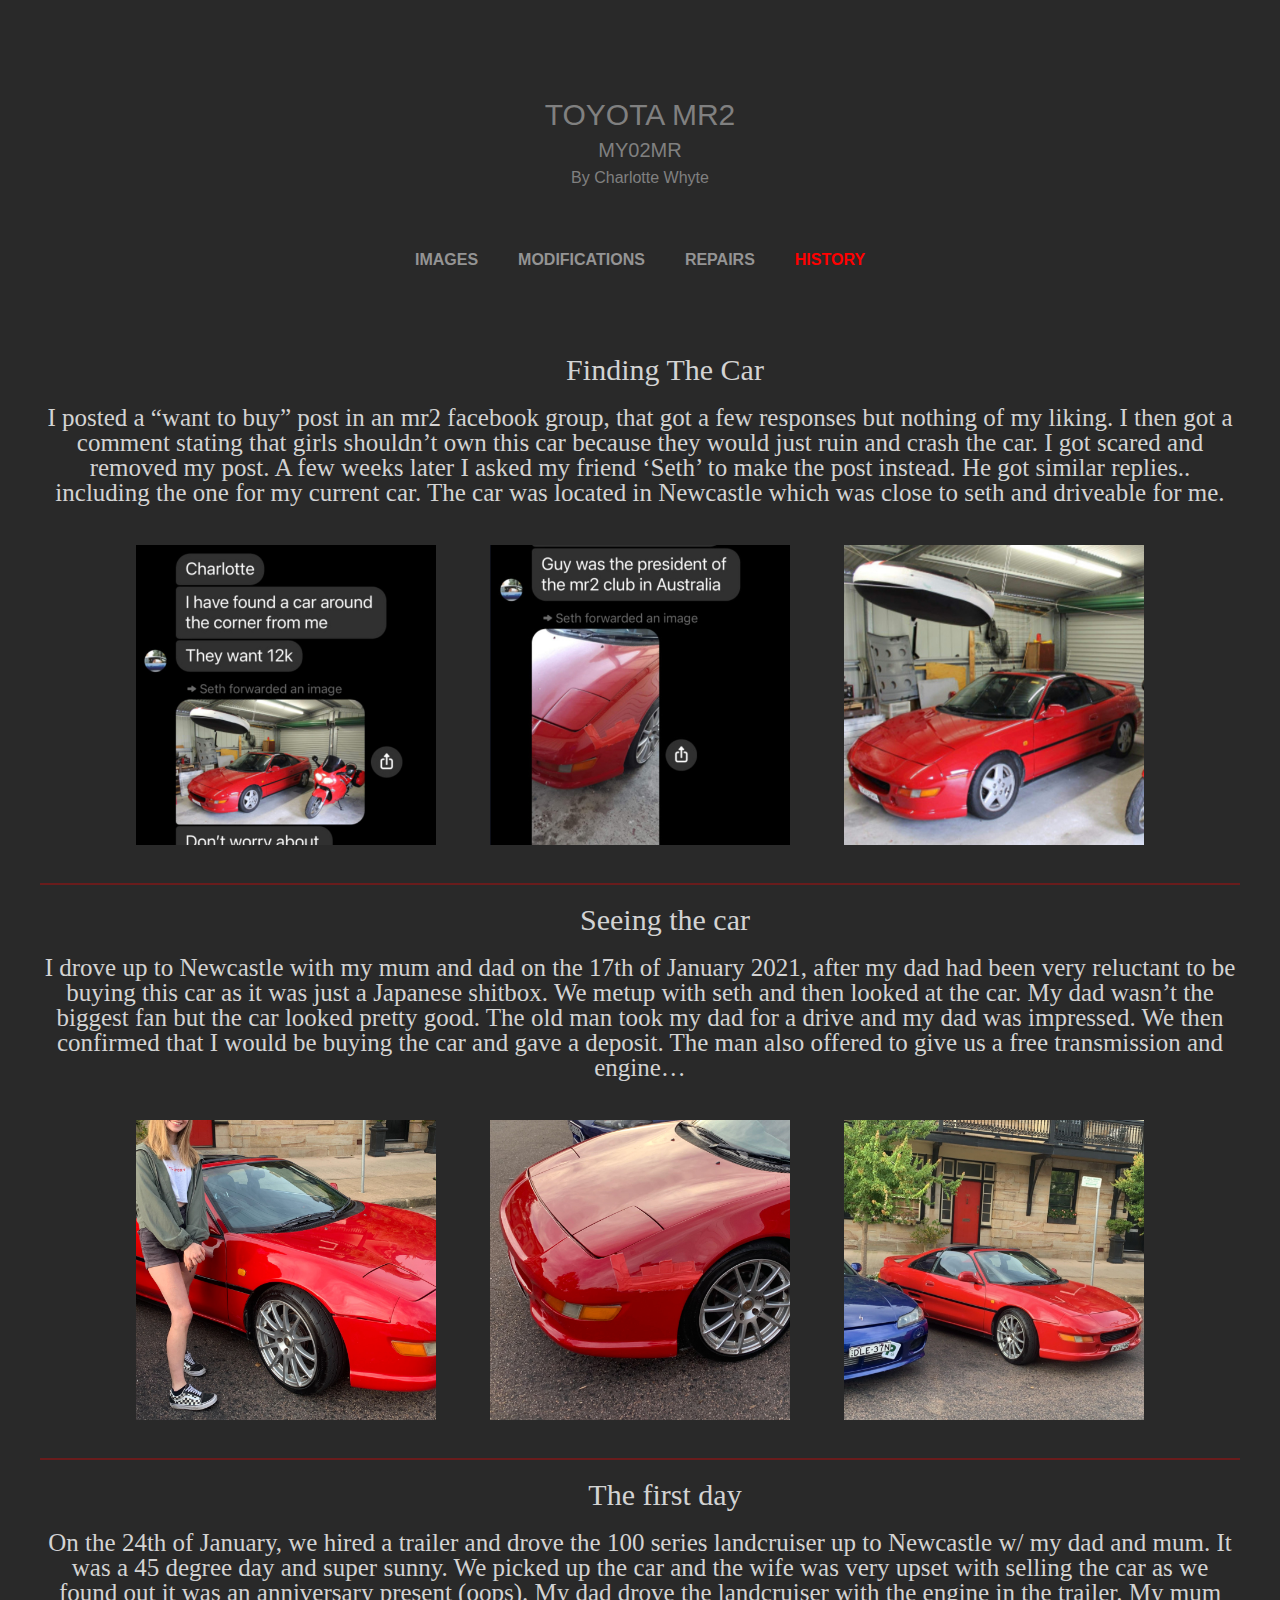
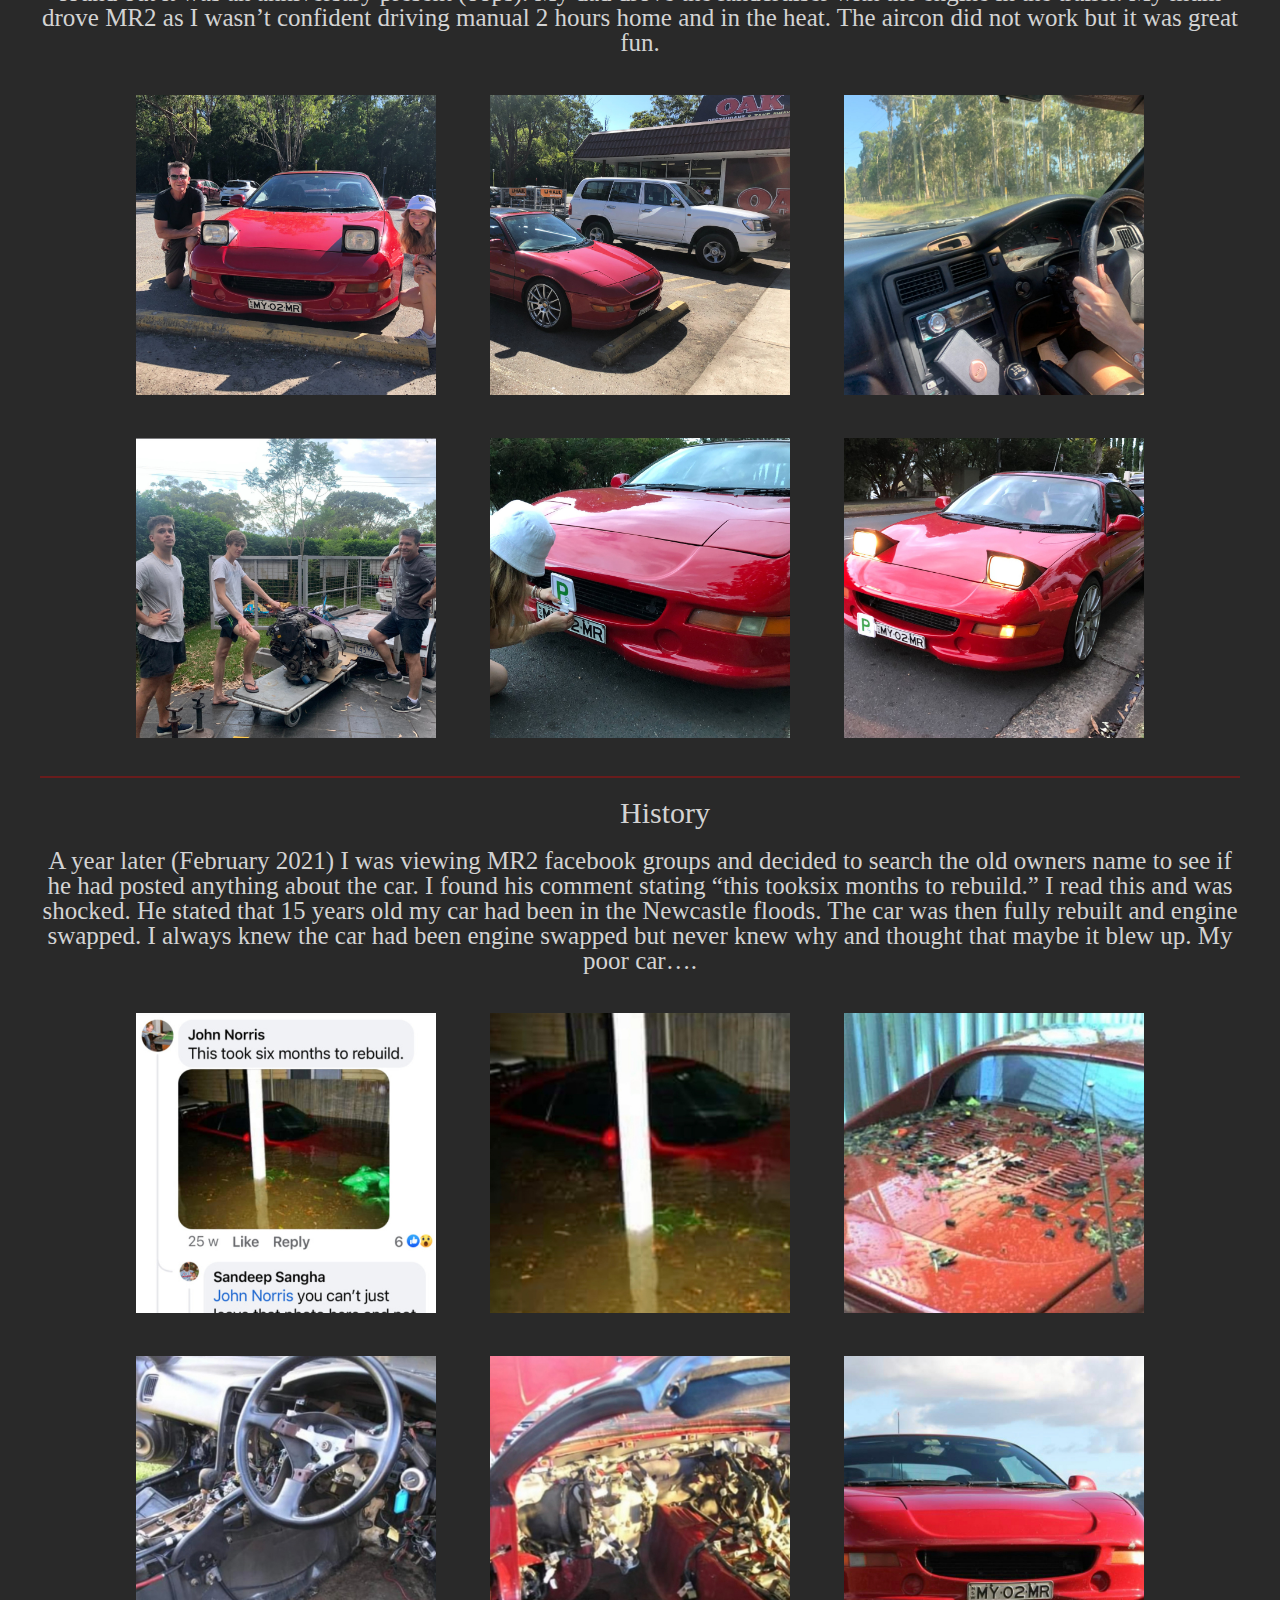
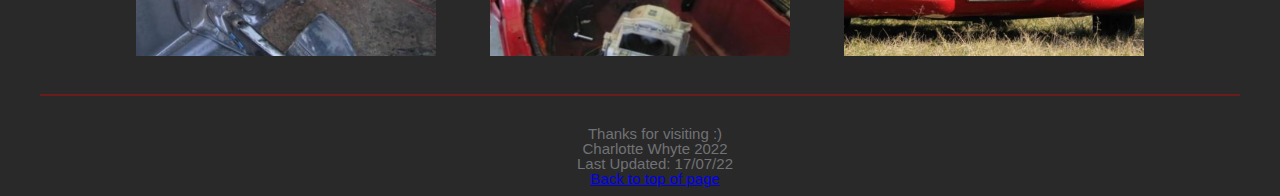
==== history.html @ 2e7244ba "Add intiial files" ====
<!doctype html>
<html>

<head>

    <link rel="stylesheet" href="reset.css" />
    <link rel="stylesheet" href="styles.css" />
    <script defer src="main.js" type="application/javascript"></script>
</head>

<body>
    <a name="top"></a>
    <header class="header1">
        <div class="name1">TOYOTA MR2</div>
        <div class="name2">MY02MR</div>
        <div class="name3">By Charlotte Whyte</div>

    </header>

    <nav>
        <a href="index.html">IMAGES</a>
        <a href="mods.html">MODIFICATIONS</a>
        <a href="repairs.html">REPAIRS</a>
        <a class="current" href="history.html">HISTORY</a>
        <div id="indicator"></div>
    </nav>
    <div class="container">
        <div class="modheading">
            <div class="htitle">Finding The Car</div>
            <div class="hwrapper">

                I posted a “want to buy” post in an mr2 facebook group, that got a few responses but nothing of my
                liking. I
                then got a comment stating that girls shouldn’t own this car because they would just ruin and crash the
                car.
                I got scared and removed my post. A few weeks later I asked my friend ‘Seth’ to make the post instead.
                He
                got similar replies.. including the one for my current car. The car was located in Newcastle which was
                close
                to seth and driveable for me.


            </div>

        </div>

        <div class="contain">
            <img src="img/history/h_buy1.jpg" alt="image4" class="image7" width="300px" height="300px">

            <img src="img/history/h_buy2.jpg" alt="image3" class="image7" width="300px" height="300px">

            <img src="img/history/h_buy3.jpg" alt="image3" class="image7" width="300px" height="300px">


        </div>
        <div class="line8"></div>


        <div class="modheading">
            <div class="htitle">Seeing the car</div>
            <div class="hwrapper">
                I drove up to Newcastle with my mum and dad on the 17th of January 2021, after my dad had been very
                reluctant to be buying this car as it was just a Japanese shitbox. We metup with seth and then looked at
                the car. My dad wasn’t the biggest fan but the car looked pretty good. The old man took my dad for a
                drive and my dad was impressed. We then confirmed that I would be buying the car and gave a deposit. The
                man also offered to give us a free transmission and engine…


            </div>

        </div>
        <div class="contain">
            <img src="img/history/h_firstday1.jpg" alt="image4" class="image7" width="300px" height="300px">

            <img src="img/history/h_firstday3.jpg" alt="image3" class="image7" width="300px" height="300px">

            <img src="img/history/h_firstday4.jpg" alt="image3" class="image7" width="300px" height="300px">


        </div>

        <div class="line8"></div>






        <div class="modheading">
            <div class="htitle">The first day </div>
            <div class="hwrapper">
                On the 24th of January, we hired a trailer and drove the 100 series landcruiser up to Newcastle w/ my
                dad
                and mum. It was a 45 degree day and super sunny. We picked up the car and the wife was very upset with
                selling the car as we found out it was an anniversary present (oops). My dad drove the landcruiser with
                the
                engine in the trailer. My mum drove MR2 as I wasn’t confident driving manual 2 hours home and in the
                heat.
                The aircon did not work but it was great fun.


            </div>

        </div>
        <div class="contain">
            <img src="img/history/h_firstday7.jpg" alt="image4" class="image7" width="300px" height="300px">

            <img src="img/history/h_firstday8.jpg" alt="image3" class="image7" width="300px" height="300px">

            <img src="img/history/h_firstday5.jpg" alt="image3" class="image7" width="300px" height="300px">


        </div>
        <div class="contain">
            <img src="img/history/h_firstday6.jpg" alt="image4" class="image7" width="300px" height="300px">

            <img src="img/history/h_firstday10.jpg" alt="image3" class="image7" width="300px" height="300px">

            <img src="img/history/h_firstday9.jpg" alt="image3" class="image7" width="300px" height="300px">


        </div>

        <div class="line8"></div>






        <div class="modheading">
            <div class="htitle">History </div>
            <div class="hwrapper">
                A year later (February 2021) I was viewing MR2 facebook groups and decided to search the old owners name
                to see if he had posted anything about the car. I found his comment stating “this tooksix months to
                rebuild.” I read this and was shocked. He stated that 15 years old my car had been in the Newcastle
                floods. The car was then fully rebuilt and engine swapped. I always knew the car had been engine swapped
                but never knew why and thought that maybe it blew up. My poor car….

            </div>

        </div>
        <div class="contain">
            <img src="img/history/h_history6.jpg" alt="image4" class="image7" width="300px" height="300px">

            <img src="img/history/h_history1.jpg" alt="image3" class="image7" width="300px" height="300px">

            <img src="img/history/h_history2.jpg" alt="image3" class="image7" width="300px" height="300px">


        </div>
        <div class="contain">
            <img src="img/history/h_history3.jpg" alt="image4" class="image7" width="300px" height="300px">

            <img src="img/history/h_history4.jpg" alt="image3" class="image7" width="300px" height="300px">

            <img src="img/history/h_history7.jpg" alt="image3" class="image7" width="300px" height="300px">


        </div>

        <div class="line8"></div>










    </div>

</body>
<div class="footer">
    <p><b>Thanks for visiting :)</b></p>

    <p>Charlotte Whyte 2022</p>
    <p>Last Updated: 17/07/22</p>

    <p><a href="#top">Back to top of page</a></p>
</div>

</html>
---- styles.css ----
html {
    background-color: #292929;
    overflow: scroll;
}

.header1 {
    padding-top: 90px;
    padding-left: 16px;
    padding-right: 16px;
    padding-bottom: -40px;

}

.name1 {

    margin-top: 10px;
    text-align: center;
    color: gray;
    font-family: 'Segoe UI', Tahoma, Geneva, Verdana, sans-serif;
    font-size: 30px;

}

.name2 {

    margin-top: 10px;
    text-align: center;
    color: gray;
    font-family: 'Segoe UI', Tahoma, Geneva, Verdana, sans-serif;
    font-size: 20px;
}

.name3 {

    margin-top: 10px;
    text-align: center;
    color: gray;
    font-family: 'Segoe UI', Tahoma, Geneva, Verdana, sans-serif;
    font-size: 100%;
}


body {
    margin-top: -250px;
    margin: 0;
    background-color: #292929;
    overflow: hidden;
}

nav {
    background-color: #292929;
    max-width: 800px;
    display: table;
    margin: 50px auto;
}

nav a {
    display: inline-block;
    text-align: center;
    color: #949494;
    text-decoration: none;
    font-family: Verdana, Geneva, Tahoma, sans-serif;
    font-weight: bold;
    padding: 10px 20px;
    transition: 0.2s ease color;
}

nav a:before,
nav a:after {
    content: "";
    position: relative;
    border-radius: 50%;
    background-color: rgb(218, 64, 64);
    display: block;
    transform: scale(0);
    transition: 0.2s ease transform;
}

nav a:before {
    top: 0;
    left: -12px;
    width: 6px;
    height: 6px;
}

nav a:after {
    top: -18px;
    left: -4px;
    width: 4px;
    height: 4px;
}

nav a:hover {
    color: #949494;
}

nav a:hover:before,
nav a:hover:after {
    transform: scale(1);
}


nav .current {
    color: red;
}


#indicator {
    width: 30px;
    height: 3px;
    border-radius: 5px;
    transition: 0.2s ease transform, 0.2s ease opacity;
    background: linear-gradient(130deg, rgb(218, 64, 64), red);
    opacity: 0;
}

/* 

nav a:nth-child(1):hover~#indicator {
    left: 8%;
    background: linear-gradient(130deg, rgb(218, 64, 64), red);
}

nav a:nth-child(2):hover~#indicator {
    left: 35%;
    background: linear-gradient(130deg, rgb(218, 64, 64), red);
}

nav a:nth-child(3):hover~#indicator {
    left: 63%;
    background: linear-gradient(130deg, rgb(218, 64, 64), red);
}

nav a:nth-child(4):hover~#indicator {
    left: 86%;
    background: linear-gradient(130deg, rgb(218, 64, 64), red);
} */




.gallery {
    display: grid;
    grid-template-columns: 1fr 1fr 1fr 1fr;
    /* grid-template-rows: repeat(20, 5vw); */
    width: 100%;
    grid-gap: 30px;
    padding-left: 30px;
    padding-right: 30px;
    box-sizing: border-box;

}


@media screen and (max-width: 700px) {
    .gallery {
        grid-template-columns: 1fr 1fr;
    }
}

.gallery__img {
    width: 100%;
    height: 100%;
    object-fit: cover;
}

/*mods */

.modheading {

    max-width: 1200px;
    margin: 0 auto;
}

.title {
    color: red;
    letter-spacing: 3px;
    font-family: 'Segoe UI', Tahoma, Geneva, Verdana, sans-serif;
    font-size: 30px;
    text-shadow: 2px 2px 4px rgba(142, 42, 42, 0.634),
        3px 4px 4px rgba(95, 21, 21, 0.634);
    text-decoration-line: underline;



}

.headtext {
    padding-top: 20px;
    padding-bottom: 30px;
    color: gray;
    font-family: 'Segoe UI', Tahoma, Geneva, Verdana, sans-serif;
    font-size: 20px;




}

.line {
    border-bottom: 2px solid rgba(255, 0, 0, 0.615);
}

.image1 {
    float: right;

    margin-right: 50px;
    padding-left: 50px;
    padding-top: 30px;
}

.image2 {
    float: right;

    margin-right: 50px;

    padding-top: 30px;
}

.title1 {
    padding-top: 40px;
    font-size: 30px;
    color: lightgray;
    margin-left: 50px;
    text-align: center;
    padding-bottom: 20px;
}

.title2 {
    padding-top: 40px;
    font-size: 30px;
    color: lightgray;
    margin-left: 50px;
    text-align: center;
    padding-bottom: 20px;
}

.wrapper1 {
    font-size: 25px;
    color: lightgray;
    margin-right: 150px;
    margin-left: 50px;
    margin-top: 20px;
    padding-bottom: 35px;
    padding-right: 190px;

}

.wrapper2 {
    font-size: 25px;
    color: lightgray;
    margin-right: 150px;
    margin-left: 50px;
    margin-top: 20px;
    padding-bottom: 35px;
    padding-right: 190px;

}

.title3 {

    font-size: 25px;
    color: lightgray;
    padding-top: 20px;
    text-align: center;
    padding-bottom: 20px;
}

.wrapper3 {
    font-size: 20px;
    color: lightgray;


}

.line1 {
    padding-top: 60px;
    border-bottom: 2px solid rgba(255, 0, 0, 0.3);
    margin-left: 50px;
    margin-right: 50px;
}

.line2 {
    padding-top: 10px;
    border-bottom: 2px solid rgba(255, 0, 0, 0.3);
    margin-left: 50px;
    margin-right: 50px;
}

.line3 {
    padding-top: 15px;
    border-bottom: 2px solid rgba(255, 0, 0, 0.3);
    margin-left: 50px;
    margin-right: 50px;
}

.line4 {
    border-bottom: 2px solid rgba(255, 0, 0, 0.3);
    padding-top: 20px;
    align-self: center;
}
.line5 {
    border-bottom: 2px solid rgba(255, 0, 0, 0.3);
    padding-top: 20px;
    align-self: center;
    margin-bottom: 30px;
}
.line7 {

    border-bottom: 2px solid rgba(255, 0, 0, 0.3);
    margin-bottom: 0px;
    padding-top: 30px;
    align-self: center;
}
.line8 {

    border-bottom: 2px solid rgba(255, 0, 0, 0.3);
    padding-top: 35px;
    margin-bottom: 0px;
    align-self: center;
}
.line9 {
    border-bottom: 2px solid rgba(255, 0, 0, 0.3);
    padding-top: 20px;
    align-self: center;
    margin-bottom:30px;
    padding-bottom: 10px;
}
.line10 {

    border-bottom: 2px solid rgba(255, 0, 0, 0.3);
    padding-top: 35px;
    margin-bottom: 30px;
    align-self: center;
}

.line6 {
    border-bottom: 2px solid rgba(255, 0, 0, 0.3);
    margin-left: 50px;
    margin-right: 50px;
}

.size {
    max-width: 1200px;
    margin: 0 auto 0;
}

.image4 {
    float: right;

    margin-right: 50px;
    padding-left: 0px;
    padding-top: 30px;
}

.image3 {
    float: right;

    margin-right: 50px;

    padding-top: -30px;
}

.footer {

    padding-top: 30px;
    padding-bottom: 10px;

    color: rgb(113, 114, 117);
    text-align: center;
    font-size: 15px;
    margin-left: 30px;

    font-family: 'Segoe UI', Tahoma, Geneva, Verdana, sans-serif;

}


/* repairs*/
@keyframes tonext {
    75% {
        left: 0;
    }

    95% {
        left: 100%;
    }

    98% {
        left: 100%;
    }

    99% {
        left: 0;
    }
}

@keyframes tostart {
    75% {
        left: 0;
    }

    95% {
        left: -300%;
    }

    98% {
        left: -300%;
    }

    99% {
        left: 0;
    }
}

@keyframes snap {
    96% {
        scroll-snap-align: center;
    }

    97% {
        scroll-snap-align: none;
    }

    99% {
        scroll-snap-align: none;
    }

    100% {
        scroll-snap-align: center;
    }
}

.body1 {
    max-width: 37.5rem;
    margin: 0 auto;
    padding: 0 1.25rem;
    font-family: 'Lato', sans-serif;
}

* {
    box-sizing: border-box;
    scrollbar-color: transparent transparent;
    /* thumb and track color */
    scrollbar-width: 0px;
}

*::-webkit-scrollbar {
    width: 0;
}

*::-webkit-scrollbar-track {
    background: transparent;
}

*::-webkit-scrollbar-thumb {
    background: transparent;
    border: none;
}

* {
    -ms-overflow-style: none;
}

ol,
li {
    list-style: none;
    margin: 0;
    padding: 0;
}

.carousel {
    position: relative;
    padding-top: 75%;
    filter: drop-shadow(0 0 10px #0003);
    perspective: 100px;
}

.carousel2 {
    position: relative;
    padding-top: 75%;
    filter: drop-shadow(0 0 10px #0003);
    perspective: 100px;
}

.carousel__viewport {
    position: absolute;
    top: 0;
    right: 0;
    bottom: 0;
    left: 0;
    display: flex;
    overflow-x: scroll;
    counter-reset: item;
    scroll-behavior: smooth;
    scroll-snap-type: x mandatory;
}

.carousel__slide {
    position: relative;
    flex: 0 0 100%;
    width: 100%;
    background-color: #f99;
    counter-increment: item;
}

.carousel__slide img {
    width: 100%;
    height: 100%;
}

.carousel__snapper {
    position: absolute;
    top: 0;
    left: 0;
    width: 100%;
    height: 100%;
    scroll-snap-align: center;
}

@media (hover: hover) {
    .carousel__snapper {
        animation-name: tonext, snap;
        animation-timing-function: ease;
        animation-duration: 4s;
        animation-iteration-count: infinite;
    }

    .carousel__slide:last-child .carousel__snapper {
        animation-name: tostart, snap;
    }
}

@media (prefers-reduced-motion: reduce) {
    .carousel__snapper {
        animation-name: none;
    }
}

.carousel:hover .carousel__snapper,
.carousel:focus-within .carousel__snapper {
    animation-name: none;
}

.carousel__navigation {
    position: absolute;
    right: 0;
    bottom: 20px;
    left: 0;
    text-align: center;
}


.carousel__navigation-list,
.carousel__navigation-item {
    display: inline-block;
}

.carousel__navigation-button {
    display: inline-block;
    width: 1.5rem;
    height: 1.5rem;
    background-color: #333;
    background-clip: content-box;
    border: 0.25rem solid transparent;
    border-radius: 50%;
    font-size: 0;
    transition: transform 0.1s;
}

.carousel::before,
.carousel::after,
.carousel__prev,
.carousel__next {
    position: absolute;
    top: 0;
    margin-top: 45%;
    width: 2rem;
    height: 2rem;
    transform: translateY(-50%);
    border-radius: 50%;
    font-size: 0;
    outline: 0;
}

.carousel::before,
.carousel__prev {
    left: 4px;
}

.carousel::after,
.carousel__next {
    right: 4px;
}

.carousel::before,
.carousel::after {
    content: '';
    z-index: 1;
    background-color: #333;
    background-size: 16px 16px;
    background-repeat: no-repeat;
    background-position: center center;
    color: #fff;
    font-size: 2.5rem;
    line-height: 4rem;
    text-align: center;
    pointer-events: none;
}

.carousel::before {
    background-image: url("data:image/svg+xml,%3Csvg viewBox='0 0 100 100' xmlns='http://www.w3.org/2000/svg'%3E%3Cpolygon points='0,50 80,100 80,0' fill='%23fff'/%3E%3C/svg%3E");
}

.carousel::after {
    background-image: url("data:image/svg+xml,%3Csvg viewBox='0 0 100 100' xmlns='http://www.w3.org/2000/svg'%3E%3Cpolygon points='100,50 20,100 20,0' fill='%23fff'/%3E%3C/svg%3E");
}

.image5 {
    float: right;
    margin-top: 30px;

}

.image6 {
    float: right;

    margin-top: 30px;
}

.title4 {

    font-size: 25px;
    color: lightgray;
    padding-top: 60px;
    text-align: center;
    padding-bottom: 20px;
}
.title5 {

    font-size: 25px;
    color: lightgray;
    padding-top: 20px;
    text-align: center;
    padding-bottom: 20px;
}
.section {
    display: grid;
    grid-template-columns: 1fr 1fr 1fr;
    box-sizing: border-box;
    margin: 0px auto 0;
    justify-items: right;
}

.container {
    max-width: 1200px;
    margin: 0 auto;
}

.htitle {
    padding-top: 20px;
    font-size: 30px;
    color: lightgray;
    margin-left: 50px;
    text-align: center;
    padding-bottom: 20px;
}
.hwrapper {
    font-size: 25px;
    color: lightgray;
    max-width:1200px;
    text-align: center;

}
.contain {
    max-width: 1200px;
    margin: 0 auto;
    text-align: center;
}
.image7 {
   margin-right:25px;
   margin-left:25px;

    margin-top: 40px;
}
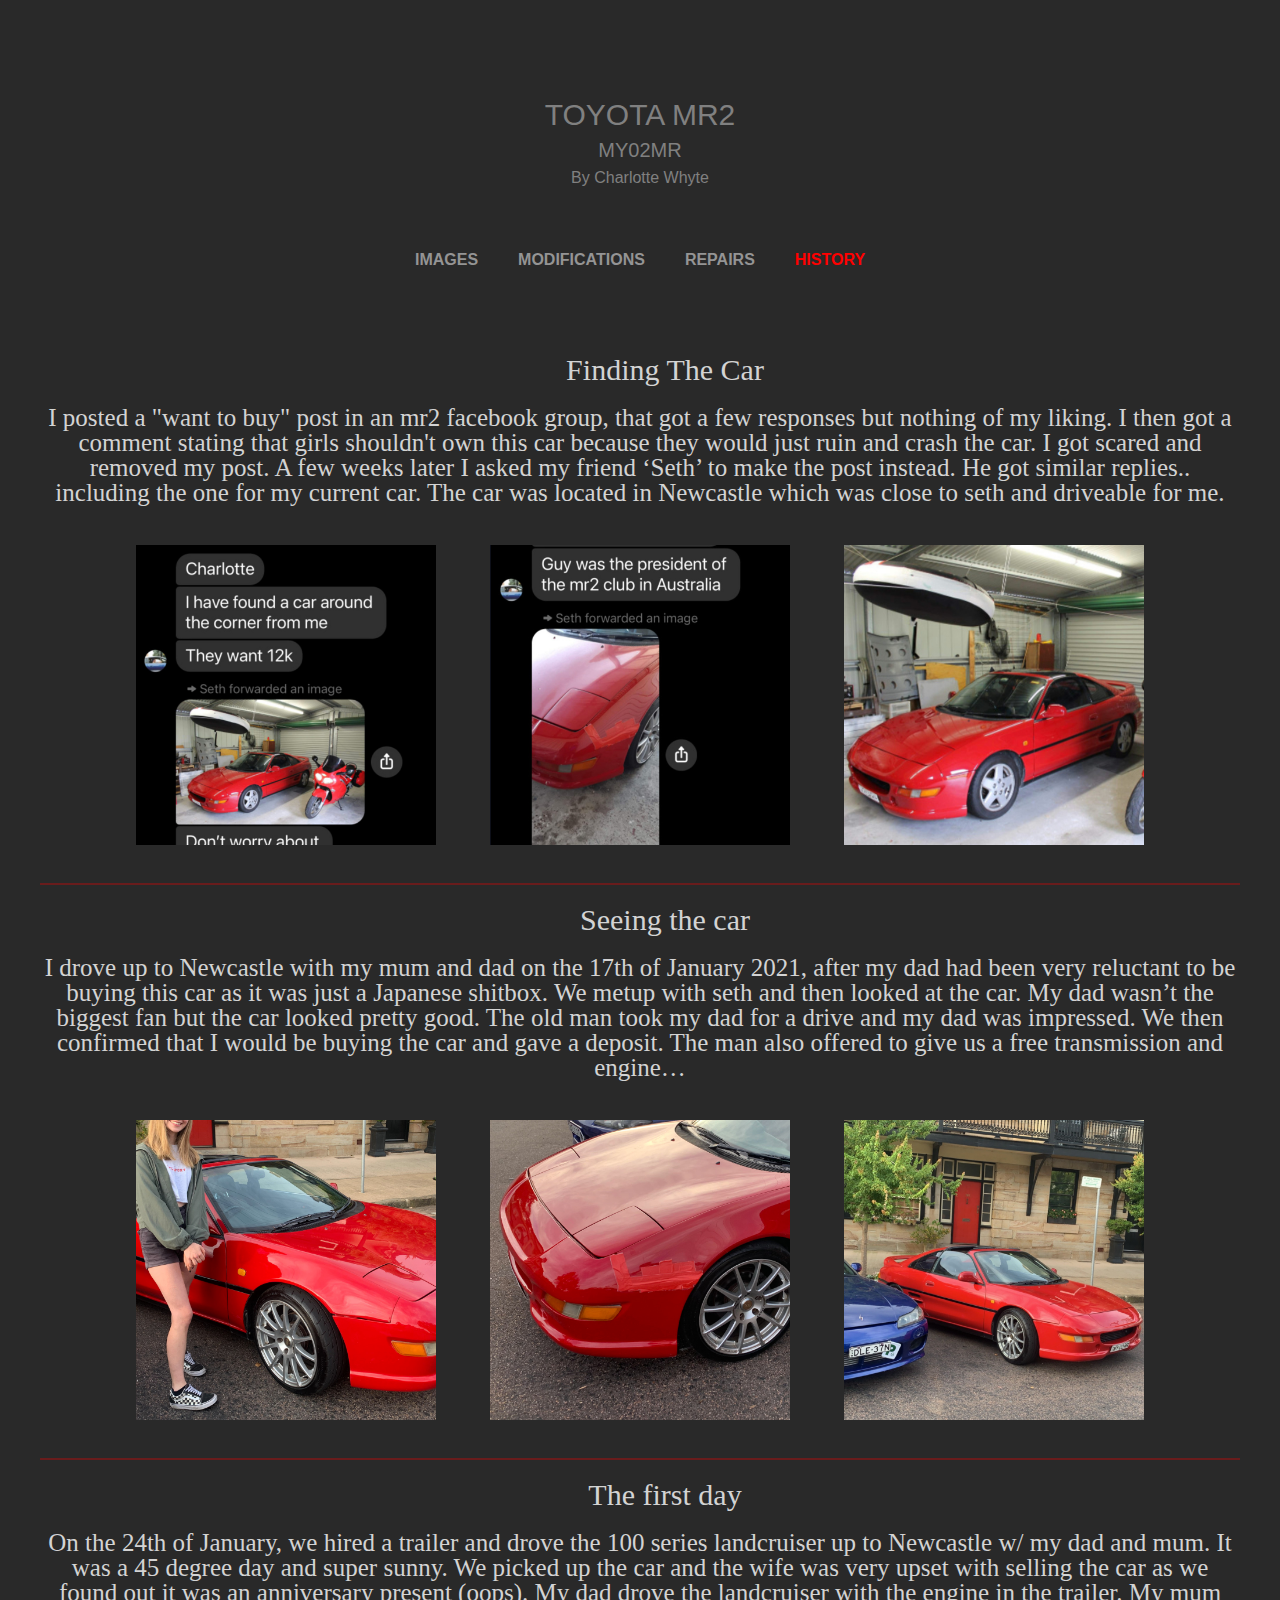
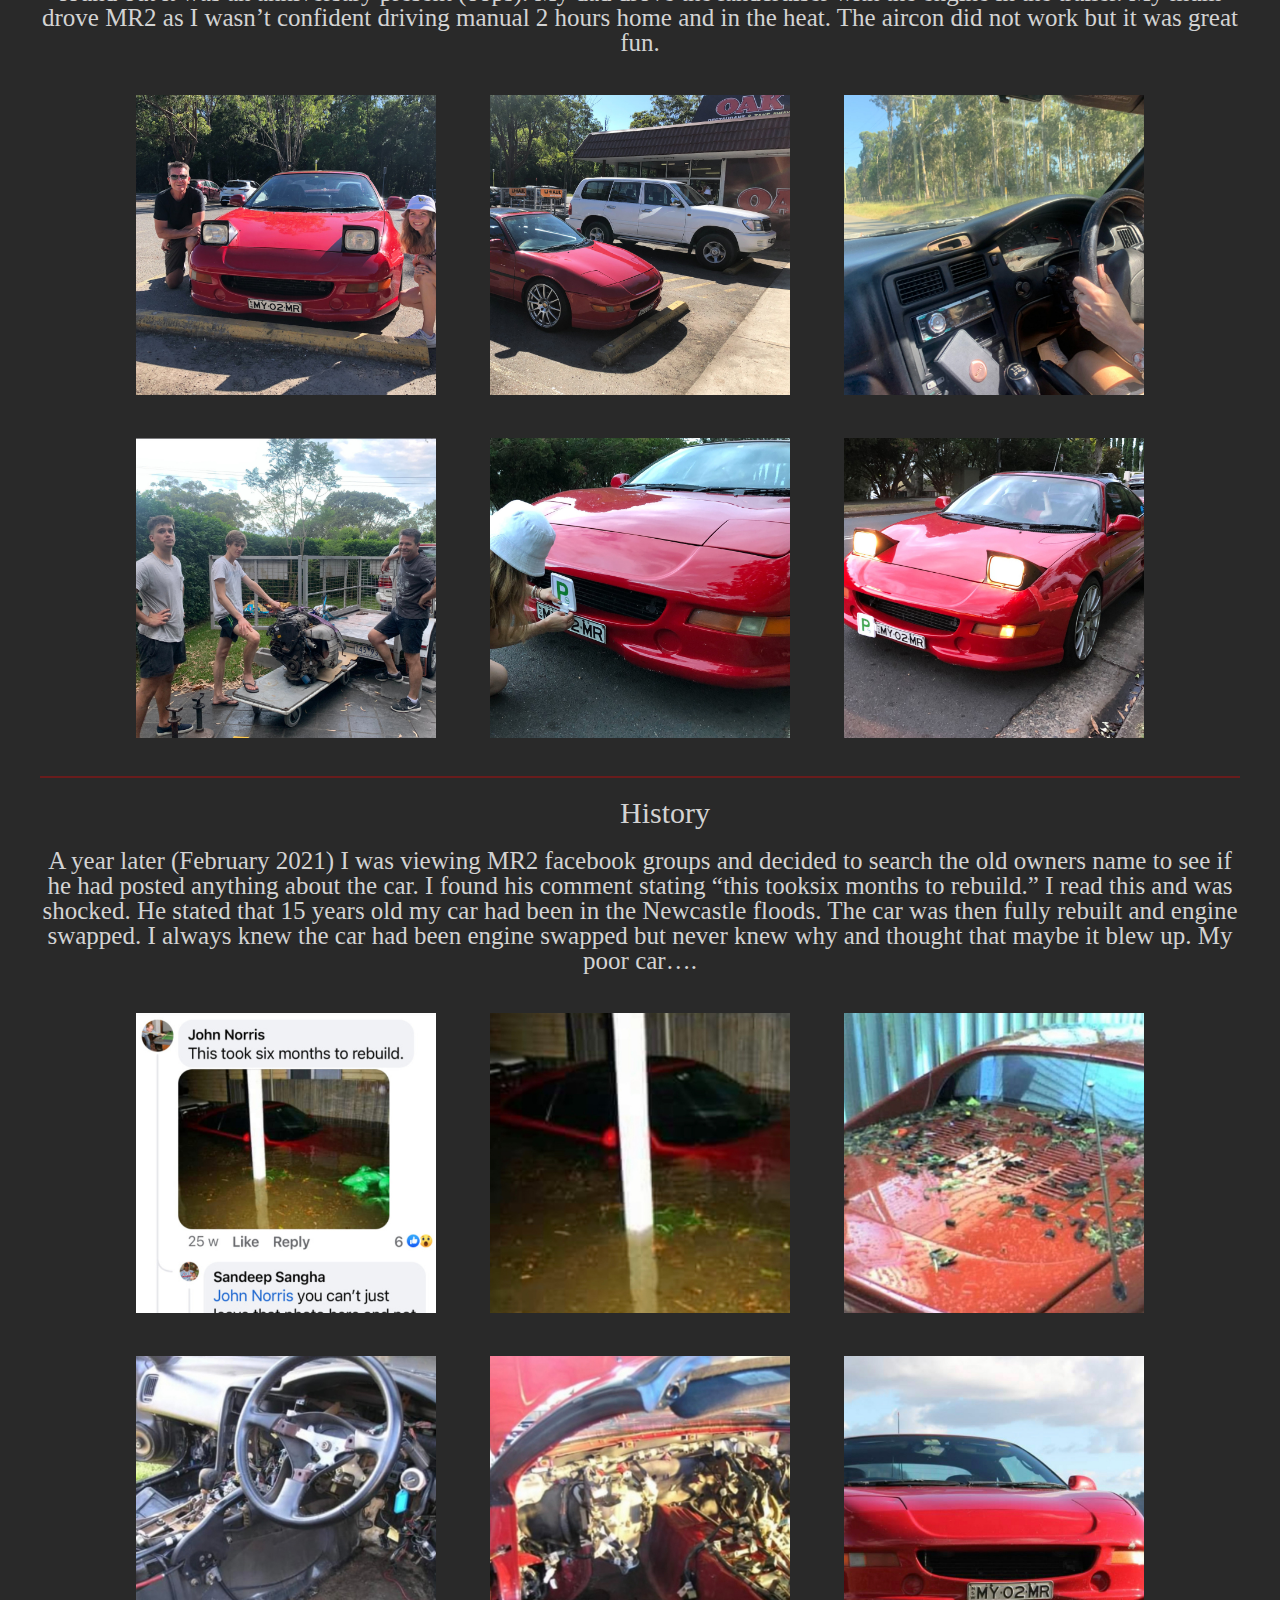
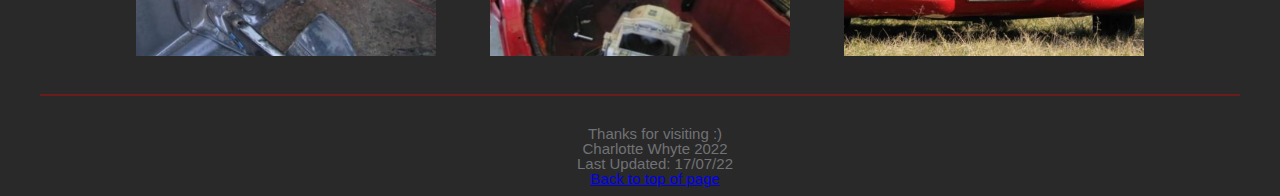
==== commit c5b086bc: "Updated styles for mobile" ====
--- a/history.html
+++ b/history.html
@@ -2,7 +2,7 @@
 <html>
 
 <head>
-
+    <meta name="viewport" content="width=device-width, initial-scale=1">
     <link rel="stylesheet" href="reset.css" />
     <link rel="stylesheet" href="styles.css" />
     <script defer src="main.js" type="application/javascript"></script>
@@ -29,9 +29,11 @@
             <div class="htitle">Finding The Car</div>
             <div class="hwrapper">
 
-                I posted a “want to buy” post in an mr2 facebook group, that got a few responses but nothing of my
+                I posted a &quot;want to buy&quot; post in an mr2 facebook group, that got a few responses but nothing
+                of my
                 liking. I
-                then got a comment stating that girls shouldn’t own this car because they would just ruin and crash the
+                then got a comment stating that girls shouldn&apos;t own this car because they would just ruin and crash
+                the
                 car.
                 I got scared and removed my post. A few weeks later I asked my friend ‘Seth’ to make the post instead.
                 He
--- a/styles.css
+++ b/styles.css
@@ -45,6 +45,12 @@
     margin: 0;
     background-color: #292929;
     overflow: hidden;
+}
+@media screen and (max-width: 700px)
+{
+    body {
+        margin: 16px;
+    }
 }
 
 nav {
@@ -63,6 +69,12 @@
     font-weight: bold;
     padding: 10px 20px;
     transition: 0.2s ease color;
+}
+
+@media screen and (max-width: 700px) {
+    nav a {
+        display: block;
+    }
 }
 
 nav a:before,
@@ -148,13 +160,15 @@
     padding-left: 30px;
     padding-right: 30px;
     box-sizing: border-box;
-
 }
 
 
 @media screen and (max-width: 700px) {
     .gallery {
         grid-template-columns: 1fr 1fr;
+        padding-left: 16px;
+        padding-right: 16px;
+        grid-gap: 16px;
     }
 }
 
@@ -208,6 +222,17 @@
     padding-left: 50px;
     padding-top: 30px;
 }
+@media screen and (max-width: 700px)
+{
+    .image1 {
+        float:none;
+        width:350px;
+        height:350px;
+        padding-left:0px;
+        padding-right:0px;
+    }
+
+}
 
 .image2 {
     float: right;
@@ -216,23 +241,49 @@
 
     padding-top: 30px;
 }
-
+@media screen and (max-width: 700px)
+{
+    .image2 {
+        float: none;
+        width:350px;
+        height:350px;
+        margin-right:0px;
+        
+        
+    }
+}
 .title1 {
-    padding-top: 40px;
+    padding-top: 30px;
     font-size: 30px;
     color: lightgray;
     margin-left: 50px;
     text-align: center;
     padding-bottom: 20px;
 }
+@media screen and (max-width: 700px)
+{
+    .title1 {
+        text-align:center;
+        margin-left: 0px;
+        margin-right: 40px;
+    }
+}
 
 .title2 {
-    padding-top: 40px;
+    padding-top: 30px;
     font-size: 30px;
     color: lightgray;
     margin-left: 50px;
     text-align: center;
     padding-bottom: 20px;
+}
+@media screen and (max-width: 700px)
+{
+    .title2 {
+        text-align:center;
+        margin-left: 0px;
+        margin-right: 40px;
+    }
 }
 
 .wrapper1 {
@@ -245,6 +296,20 @@
     padding-right: 190px;
 
 }
+@media screen and (max-width: 700px)
+{
+    .wrapper1 {
+        text-align:center;
+        margin-left: 0px;
+        margin-right:40px;
+        margin-left:0px;
+        padding-right:0px;
+        margin-top:0px;
+        padding-bottom:0px;
+
+    }
+}
+
 
 .wrapper2 {
     font-size: 25px;
@@ -256,6 +321,18 @@
     padding-right: 190px;
 
 }
+@media screen and (max-width: 700px)
+{
+    .wrapper2 {
+        text-align:center;
+        margin-left: 0px;
+        margin-right:40px;
+        margin-left:0px;
+        padding-right:0px;
+        margin-top:0px;
+        padding-bottom:0px;
+    }
+}
 
 .title3 {
 
@@ -264,6 +341,14 @@
     padding-top: 20px;
     text-align: center;
     padding-bottom: 20px;
+}
+@media screen and (max-width: 700px)
+{
+    .title3 {
+        text-align:center;
+    
+        margin-left: 0px;
+    }
 }
 
 .wrapper3 {
@@ -272,6 +357,14 @@
 
 
 }
+@media screen and (max-width: 700px)
+{
+    .wrapper3 {
+        text-align:center;
+    
+        margin-left: 0px;
+    }
+}
 
 .line1 {
     padding-top: 60px;
@@ -279,6 +372,17 @@
     margin-left: 50px;
     margin-right: 50px;
 }
+@media screen and (max-width: 700px)
+{
+    .line1 {
+        padding-top: 30px;
+        border-bottom: 2px solid rgba(255, 0, 0, 0.3);
+    margin-left: 30px;
+    margin-right: 30px;
+    margin-bottom:5px;
+
+    }
+}
 
 .line2 {
     padding-top: 10px;
@@ -286,6 +390,17 @@
     margin-left: 50px;
     margin-right: 50px;
 }
+@media screen and (max-width: 700px)
+{
+    .line2 {
+        padding-top: 30px;
+        border-bottom: 2px solid rgba(255, 0, 0, 0.3);
+    margin-left: 30px;
+    margin-right: 30px;
+    margin-bottom:5px;
+
+    }
+}
 
 .line3 {
     padding-top: 15px;
@@ -293,18 +408,31 @@
     margin-left: 50px;
     margin-right: 50px;
 }
+@media screen and (max-width: 700px)
+{
+    .line3 {
+        padding-top: 30px;
+        border-bottom: 2px solid rgba(255, 0, 0, 0.3);
+    margin-left: 30px;
+    margin-right: 30px;
+    margin-bottom:5px;
+
+    }
+}
 
 .line4 {
     border-bottom: 2px solid rgba(255, 0, 0, 0.3);
     padding-top: 20px;
     align-self: center;
 }
+
 .line5 {
     border-bottom: 2px solid rgba(255, 0, 0, 0.3);
     padding-top: 20px;
     align-self: center;
     margin-bottom: 30px;
 }
+
 .line7 {
 
     border-bottom: 2px solid rgba(255, 0, 0, 0.3);
@@ -312,6 +440,7 @@
     padding-top: 30px;
     align-self: center;
 }
+
 .line8 {
 
     border-bottom: 2px solid rgba(255, 0, 0, 0.3);
@@ -319,13 +448,15 @@
     margin-bottom: 0px;
     align-self: center;
 }
+
 .line9 {
     border-bottom: 2px solid rgba(255, 0, 0, 0.3);
     padding-top: 20px;
     align-self: center;
-    margin-bottom:30px;
+    margin-bottom: 30px;
     padding-bottom: 10px;
 }
+
 .line10 {
 
     border-bottom: 2px solid rgba(255, 0, 0, 0.3);
@@ -636,6 +767,7 @@
     text-align: center;
     padding-bottom: 20px;
 }
+
 .title5 {
 
     font-size: 25px;
@@ -644,6 +776,7 @@
     text-align: center;
     padding-bottom: 20px;
 }
+
 .section {
     display: grid;
     grid-template-columns: 1fr 1fr 1fr;
@@ -651,6 +784,13 @@
     margin: 0px auto 0;
     justify-items: right;
 }
+@media screen and (max-width: 700px)
+{
+    .section {
+        display:block;
+
+    }
+}
 
 .container {
     max-width: 1200px;
@@ -665,21 +805,36 @@
     text-align: center;
     padding-bottom: 20px;
 }
+
 .hwrapper {
     font-size: 25px;
     color: lightgray;
-    max-width:1200px;
-    text-align: center;
-
-}
+    max-width: 1200px;
+    text-align: center;
+
+}
+
 .contain {
     max-width: 1200px;
     margin: 0 auto;
     text-align: center;
 }
+
 .image7 {
-   margin-right:25px;
-   margin-left:25px;
+    margin-right: 25px;
+    margin-left: 25px;
 
     margin-top: 40px;
-}+}
+.row
+{
+    display:grid; 
+    grid-template-columns: 1fr 1fr 1fr; 
+}
+@media screen and (max-width: 700px)
+{
+    .row{
+        display:grid; 
+    grid-template-columns: 1fr; 
+    }
+}
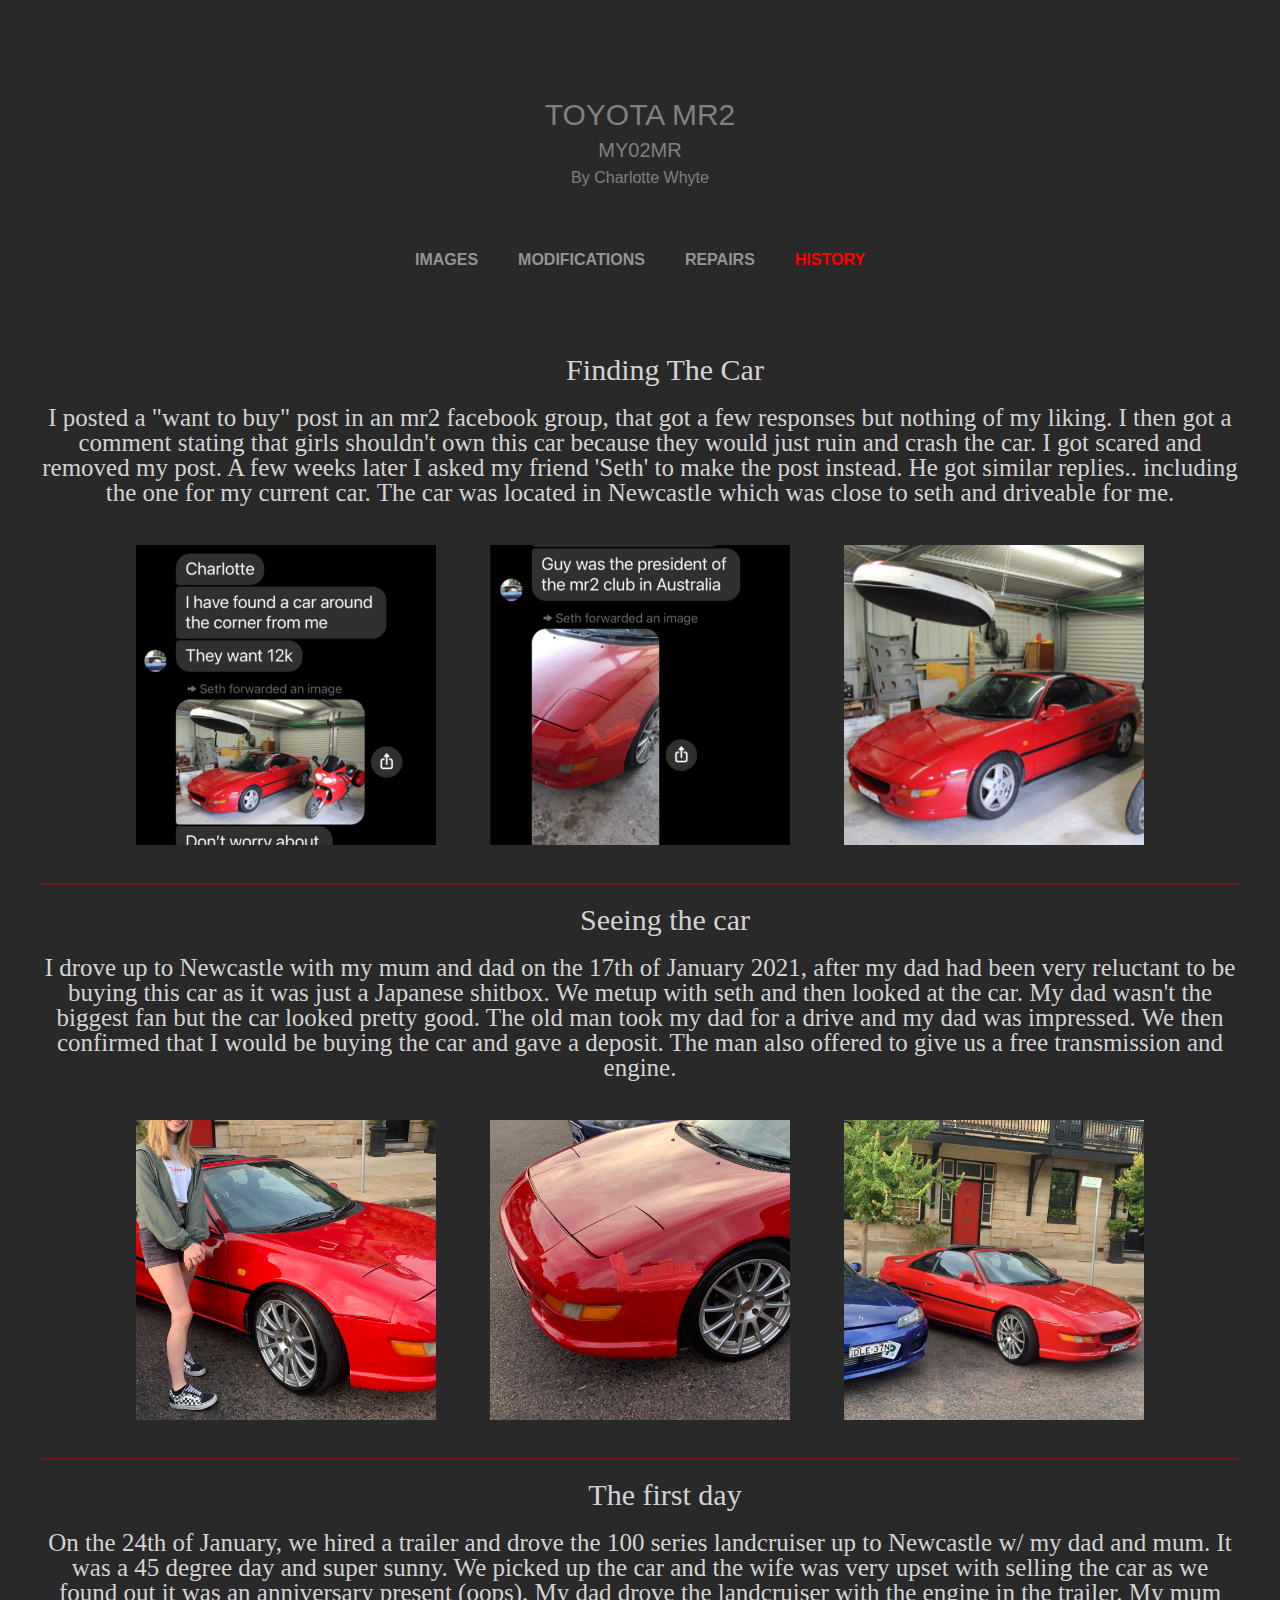
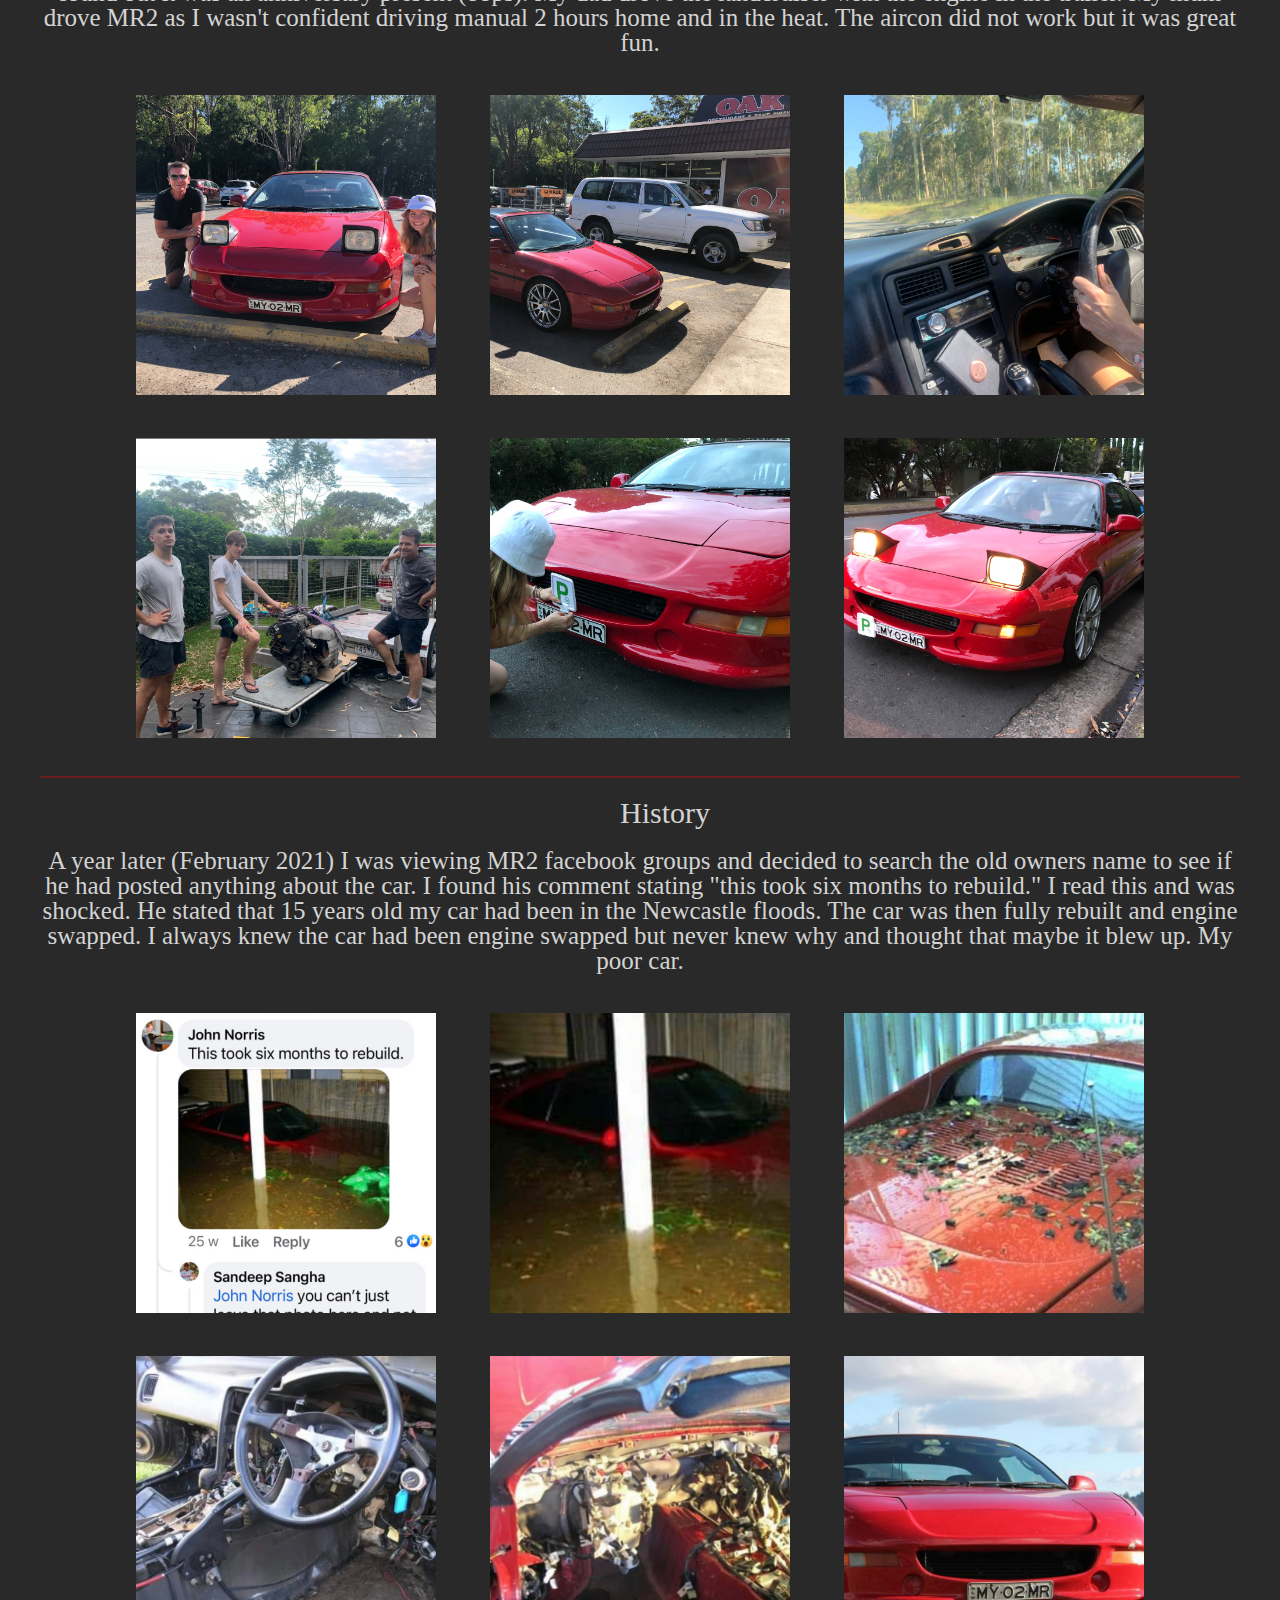
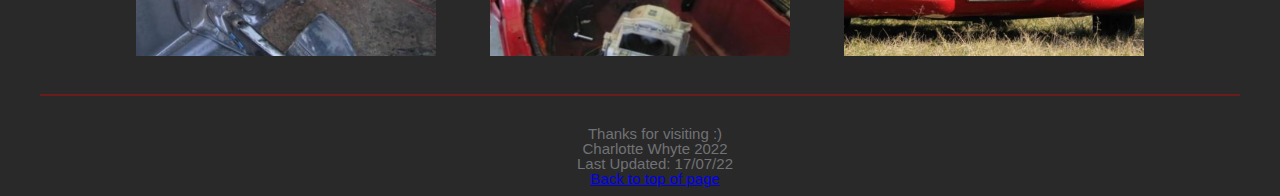
==== commit 9bb791d8: "Updated styles for mobile" ====
--- a/history.html
+++ b/history.html
@@ -35,7 +35,7 @@
                 then got a comment stating that girls shouldn&apos;t own this car because they would just ruin and crash
                 the
                 car.
-                I got scared and removed my post. A few weeks later I asked my friend ‘Seth’ to make the post instead.
+                I got scared and removed my post. A few weeks later I asked my friend &apos;Seth&apos; to make the post instead.
                 He
                 got similar replies.. including the one for my current car. The car was located in Newcastle which was
                 close
@@ -63,9 +63,9 @@
             <div class="hwrapper">
                 I drove up to Newcastle with my mum and dad on the 17th of January 2021, after my dad had been very
                 reluctant to be buying this car as it was just a Japanese shitbox. We metup with seth and then looked at
-                the car. My dad wasn’t the biggest fan but the car looked pretty good. The old man took my dad for a
+                the car. My dad wasn&apos;t the biggest fan but the car looked pretty good. The old man took my dad for a
                 drive and my dad was impressed. We then confirmed that I would be buying the car and gave a deposit. The
-                man also offered to give us a free transmission and engine…
+                man also offered to give us a free transmission and engine.
 
 
             </div>
@@ -96,7 +96,7 @@
                 and mum. It was a 45 degree day and super sunny. We picked up the car and the wife was very upset with
                 selling the car as we found out it was an anniversary present (oops). My dad drove the landcruiser with
                 the
-                engine in the trailer. My mum drove MR2 as I wasn’t confident driving manual 2 hours home and in the
+                engine in the trailer. My mum drove MR2 as I wasn&apos;t confident driving manual 2 hours home and in the
                 heat.
                 The aircon did not work but it was great fun.
 
@@ -134,10 +134,10 @@
             <div class="htitle">History </div>
             <div class="hwrapper">
                 A year later (February 2021) I was viewing MR2 facebook groups and decided to search the old owners name
-                to see if he had posted anything about the car. I found his comment stating “this tooksix months to
-                rebuild.” I read this and was shocked. He stated that 15 years old my car had been in the Newcastle
+                to see if he had posted anything about the car. I found his comment stating &quot;this took six months to
+                rebuild.&quot; I read this and was shocked. He stated that 15 years old my car had been in the Newcastle
                 floods. The car was then fully rebuilt and engine swapped. I always knew the car had been engine swapped
-                but never knew why and thought that maybe it blew up. My poor car….
+                but never knew why and thought that maybe it blew up. My poor car.
 
             </div>
 
--- a/styles.css
+++ b/styles.css
@@ -46,8 +46,8 @@
     background-color: #292929;
     overflow: hidden;
 }
-@media screen and (max-width: 700px)
-{
+
+@media screen and (max-width: 700px) {
     body {
         margin: 16px;
     }
@@ -222,14 +222,16 @@
     padding-left: 50px;
     padding-top: 30px;
 }
-@media screen and (max-width: 700px)
-{
+
+@media screen and (max-width: 700px) {
     .image1 {
-        float:none;
-        width:350px;
-        height:350px;
-        padding-left:0px;
-        padding-right:0px;
+        padding-top: 10px;
+        float: none;
+        width: 350px;
+        height: 350px;
+        padding-left: 0px;
+        padding-right: 0px;
+
     }
 
 }
@@ -241,17 +243,18 @@
 
     padding-top: 30px;
 }
-@media screen and (max-width: 700px)
-{
+
+@media screen and (max-width: 700px) {
     .image2 {
         float: none;
-        width:350px;
-        height:350px;
-        margin-right:0px;
-        
-        
-    }
-}
+        width: 350px;
+        height: 350px;
+        margin-right: 0px;
+        padding-top: 10px;
+
+    }
+}
+
 .title1 {
     padding-top: 30px;
     font-size: 30px;
@@ -260,10 +263,10 @@
     text-align: center;
     padding-bottom: 20px;
 }
-@media screen and (max-width: 700px)
-{
+
+@media screen and (max-width: 700px) {
     .title1 {
-        text-align:center;
+        text-align: center;
         margin-left: 0px;
         margin-right: 40px;
     }
@@ -277,12 +280,13 @@
     text-align: center;
     padding-bottom: 20px;
 }
-@media screen and (max-width: 700px)
-{
+
+@media screen and (max-width: 700px) {
     .title2 {
-        text-align:center;
+        text-align: center;
         margin-left: 0px;
         margin-right: 40px;
+        padding-top: 0px;
     }
 }
 
@@ -296,16 +300,17 @@
     padding-right: 190px;
 
 }
-@media screen and (max-width: 700px)
-{
+
+@media screen and (max-width: 700px) {
     .wrapper1 {
-        text-align:center;
+        font-size: 20px;
+        text-align: center;
         margin-left: 0px;
-        margin-right:40px;
-        margin-left:0px;
-        padding-right:0px;
-        margin-top:0px;
-        padding-bottom:0px;
+        margin-right: 40px;
+        margin-left: 0px;
+        padding-right: 0px;
+        margin-top: 0px;
+        padding-bottom: 10px;
 
     }
 }
@@ -321,16 +326,17 @@
     padding-right: 190px;
 
 }
-@media screen and (max-width: 700px)
-{
+
+@media screen and (max-width: 700px) {
     .wrapper2 {
-        text-align:center;
+        font-size: 20px;
+        text-align: center;
         margin-left: 0px;
-        margin-right:40px;
-        margin-left:0px;
-        padding-right:0px;
-        margin-top:0px;
-        padding-bottom:0px;
+        margin-right: 40px;
+        margin-left: 0px;
+        padding-right: 0px;
+        margin-top: 0px;
+        padding-bottom: 10px;
     }
 }
 
@@ -342,11 +348,11 @@
     text-align: center;
     padding-bottom: 20px;
 }
-@media screen and (max-width: 700px)
-{
+
+@media screen and (max-width: 700px) {
     .title3 {
-        text-align:center;
-    
+        text-align: center;
+        padding-top:0px;
         margin-left: 0px;
     }
 }
@@ -357,12 +363,13 @@
 
 
 }
-@media screen and (max-width: 700px)
-{
+
+@media screen and (max-width: 700px) {
     .wrapper3 {
-        text-align:center;
-    
+        text-align: center;
+
         margin-left: 0px;
+        padding-bottom:16px;
     }
 }
 
@@ -372,14 +379,12 @@
     margin-left: 50px;
     margin-right: 50px;
 }
-@media screen and (max-width: 700px)
-{
+
+@media screen and (max-width: 700px) {
     .line1 {
-        padding-top: 30px;
-        border-bottom: 2px solid rgba(255, 0, 0, 0.3);
-    margin-left: 30px;
-    margin-right: 30px;
-    margin-bottom:5px;
+        margin-top: 20px;
+        margin-bottom: 20px;
+        padding-top: 0px;
 
     }
 }
@@ -390,14 +395,12 @@
     margin-left: 50px;
     margin-right: 50px;
 }
-@media screen and (max-width: 700px)
-{
+
+@media screen and (max-width: 700px) {
     .line2 {
-        padding-top: 30px;
-        border-bottom: 2px solid rgba(255, 0, 0, 0.3);
-    margin-left: 30px;
-    margin-right: 30px;
-    margin-bottom:5px;
+        margin-top: 20px;
+        margin-bottom: 20px;
+        padding-top: 0px;
 
     }
 }
@@ -408,14 +411,12 @@
     margin-left: 50px;
     margin-right: 50px;
 }
-@media screen and (max-width: 700px)
-{
+
+@media screen and (max-width: 700px) {
     .line3 {
-        padding-top: 30px;
-        border-bottom: 2px solid rgba(255, 0, 0, 0.3);
-    margin-left: 30px;
-    margin-right: 30px;
-    margin-bottom:5px;
+        margin-top: 20px;
+        margin-bottom: 20px;
+        padding-top: 0px;
 
     }
 }
@@ -424,6 +425,14 @@
     border-bottom: 2px solid rgba(255, 0, 0, 0.3);
     padding-top: 20px;
     align-self: center;
+}
+@media screen and (max-width: 700px) {
+    .line4 {
+        margin-top: 0px;
+        margin-bottom: 10px;
+        padding-top: 0px;
+
+    }
 }
 
 .line5 {
@@ -440,6 +449,15 @@
     padding-top: 30px;
     align-self: center;
 }
+@media screen and (max-width: 700px) {
+    .line7 {
+        padding-top: 16px;
+        margin-top: 0px;
+        margin-bottom: 10px;
+
+
+    }
+}
 
 .line8 {
 
@@ -447,6 +465,15 @@
     padding-top: 35px;
     margin-bottom: 0px;
     align-self: center;
+}
+
+@media screen and (max-width: 700px) {
+    .line8 {
+        margin-top: 16px;
+        margin-bottom: 16px;
+        padding-top: 0px;
+
+    }
 }
 
 .line9 {
@@ -464,6 +491,14 @@
     margin-bottom: 30px;
     align-self: center;
 }
+@media screen and (max-width: 700px) {
+    .line10 {
+        
+        padding-top: 16px;
+        margin-bottom:0px;
+
+    }
+}
 
 .line6 {
     border-bottom: 2px solid rgba(255, 0, 0, 0.3);
@@ -601,17 +636,32 @@
 }
 
 .carousel {
+
     position: relative;
     padding-top: 75%;
     filter: drop-shadow(0 0 10px #0003);
     perspective: 100px;
 }
+
+@media screen and (max-width: 700px) {
+    .carousel {
+        width: 100%;
+        height: auto;
+    }
+}
+
 
 .carousel2 {
     position: relative;
     padding-top: 75%;
     filter: drop-shadow(0 0 10px #0003);
     perspective: 100px;
+}
+@media screen and (max-width: 700px) {
+    .carousel2 {
+        width: 100%;
+        height: auto;
+    }
 }
 
 .carousel__viewport {
@@ -639,6 +689,14 @@
     width: 100%;
     height: 100%;
 }
+@media screen and (max-width: 700px) {
+    .carousel__slide img {
+        width: 100%;
+        height: 100%;
+        object-fit: cover;
+    }
+}
+
 
 .carousel__snapper {
     position: absolute;
@@ -750,15 +808,31 @@
 .image5 {
     float: right;
     margin-top: 30px;
-
+    width:300px;
+    height:300px;
+
+}
+@media screen and (max-width: 700px) {
+    .image5 {
+        width: 100%;
+        height: auto;
+        margin-top:0px;
+    }
 }
 
 .image6 {
     float: right;
-
+    width:300px;
+    height:300px;
     margin-top: 30px;
 }
-
+@media screen and (max-width: 700px) {
+    .image6 {
+        width: 100%;
+        height: auto;
+        margin-top:16px;
+    }
+}
 .title4 {
 
     font-size: 25px;
@@ -767,6 +841,11 @@
     text-align: center;
     padding-bottom: 20px;
 }
+@media screen and (max-width: 700px) {
+    .title4 {
+        padding-top:0px;
+    }
+}
 
 .title5 {
 
@@ -775,6 +854,11 @@
     padding-top: 20px;
     text-align: center;
     padding-bottom: 20px;
+}
+@media screen and (max-width: 700px) {
+    .title5 {
+        padding-top:16px;
+    }
 }
 
 .section {
@@ -784,10 +868,10 @@
     margin: 0px auto 0;
     justify-items: right;
 }
-@media screen and (max-width: 700px)
-{
+
+@media screen and (max-width: 700px) {
     .section {
-        display:block;
+        display: block;
 
     }
 }
@@ -806,6 +890,16 @@
     padding-bottom: 20px;
 }
 
+@media screen and (max-width: 700px) {
+    .htitle {
+        padding-top: 0px;
+        margin-left: 0px;
+        margin-top: -10px;
+
+
+    }
+}
+
 .hwrapper {
     font-size: 25px;
     color: lightgray;
@@ -814,6 +908,16 @@
 
 }
 
+@media screen and (max-width: 700px) {
+    .hwrapper {
+        font-size: 20px;
+        text-align: center;
+        padding-bottom: 10px;
+
+
+    }
+}
+
 .contain {
     max-width: 1200px;
     margin: 0 auto;
@@ -826,15 +930,29 @@
 
     margin-top: 40px;
 }
-.row
-{
-    display:grid; 
-    grid-template-columns: 1fr 1fr 1fr; 
-}
-@media screen and (max-width: 700px)
-{
-    .row{
-        display:grid; 
-    grid-template-columns: 1fr; 
-    }
-}
+
+@media screen and (max-width: 700px) {
+    .image7 {
+        margin-right: 0px;
+        margin-left: 0px;
+
+        margin-top: 0px;
+        width: 350px;
+        height: 350px;
+        padding-top: 10px;
+
+
+    }
+}
+
+.row {
+    display: grid;
+    grid-template-columns: 1fr 1fr 1fr;
+}
+
+@media screen and (max-width: 700px) {
+    .row {
+        display: grid;
+        grid-template-columns: 1fr;
+    }
+}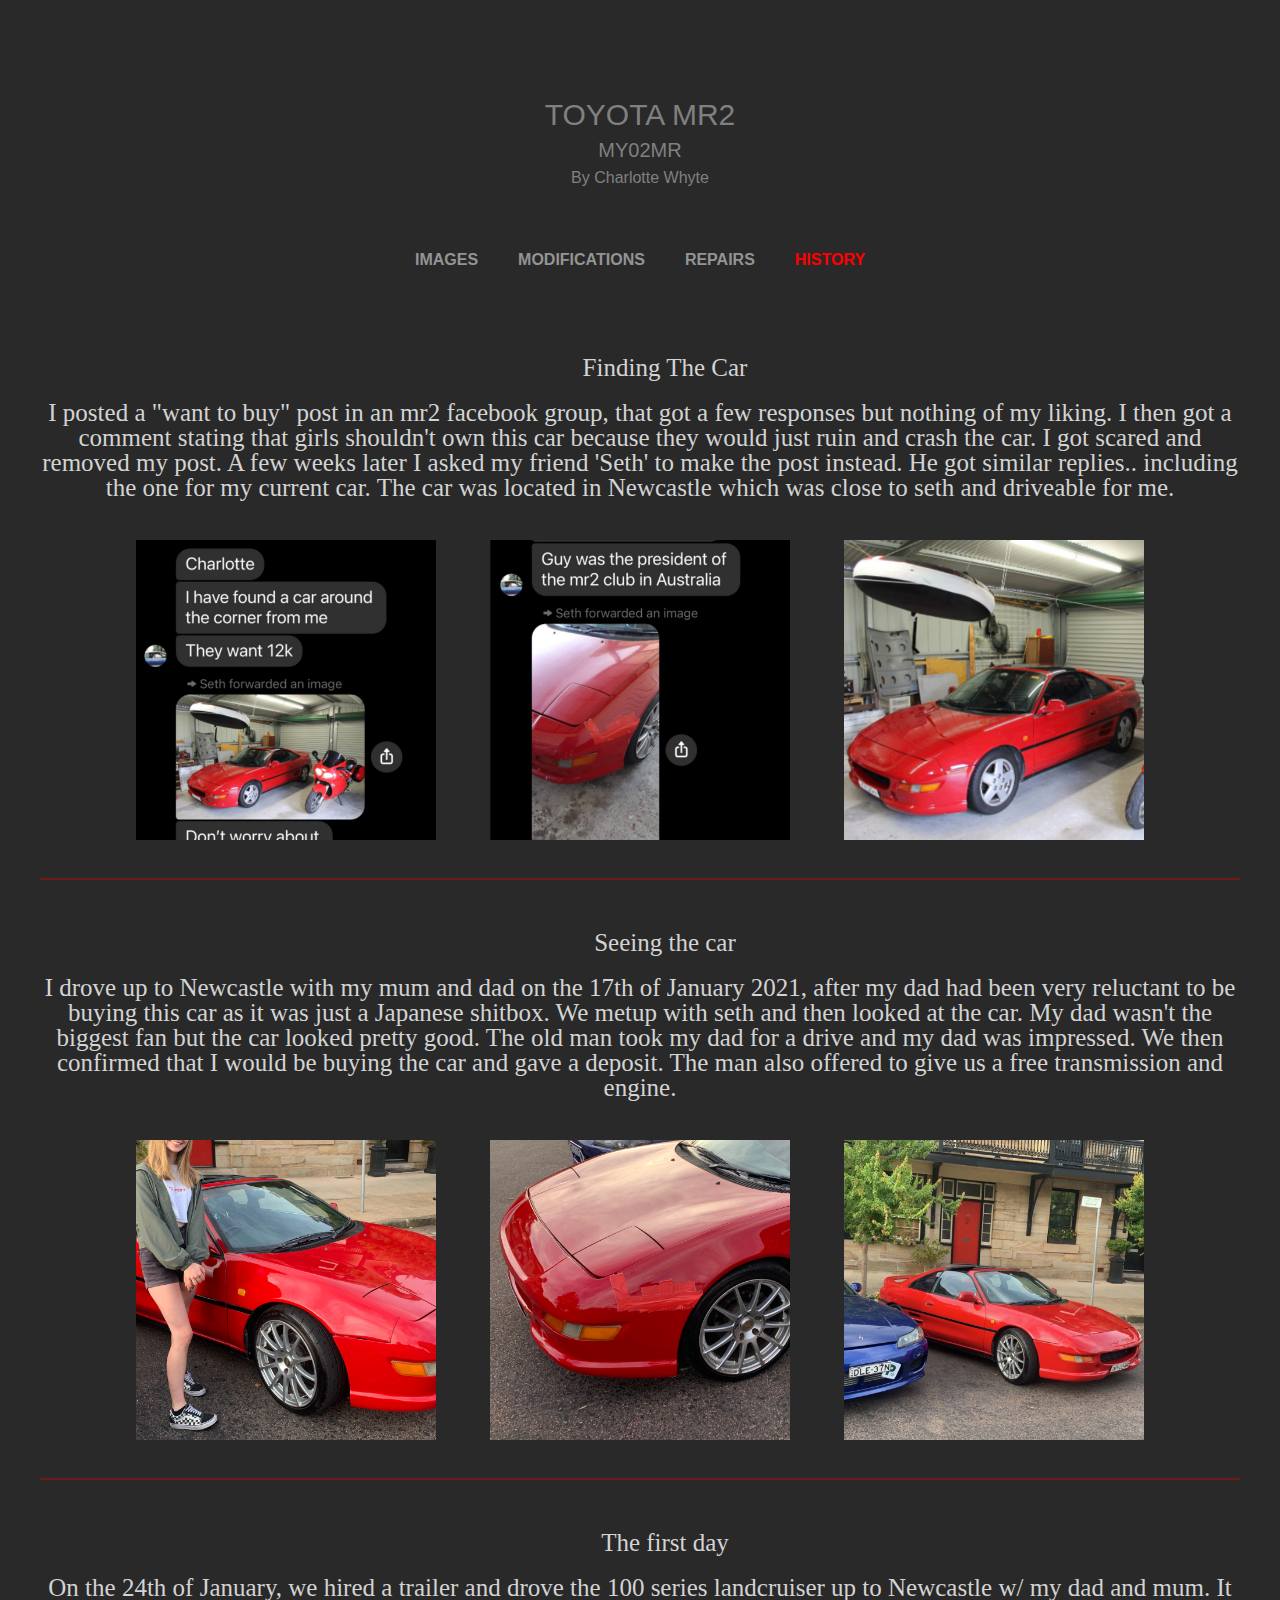
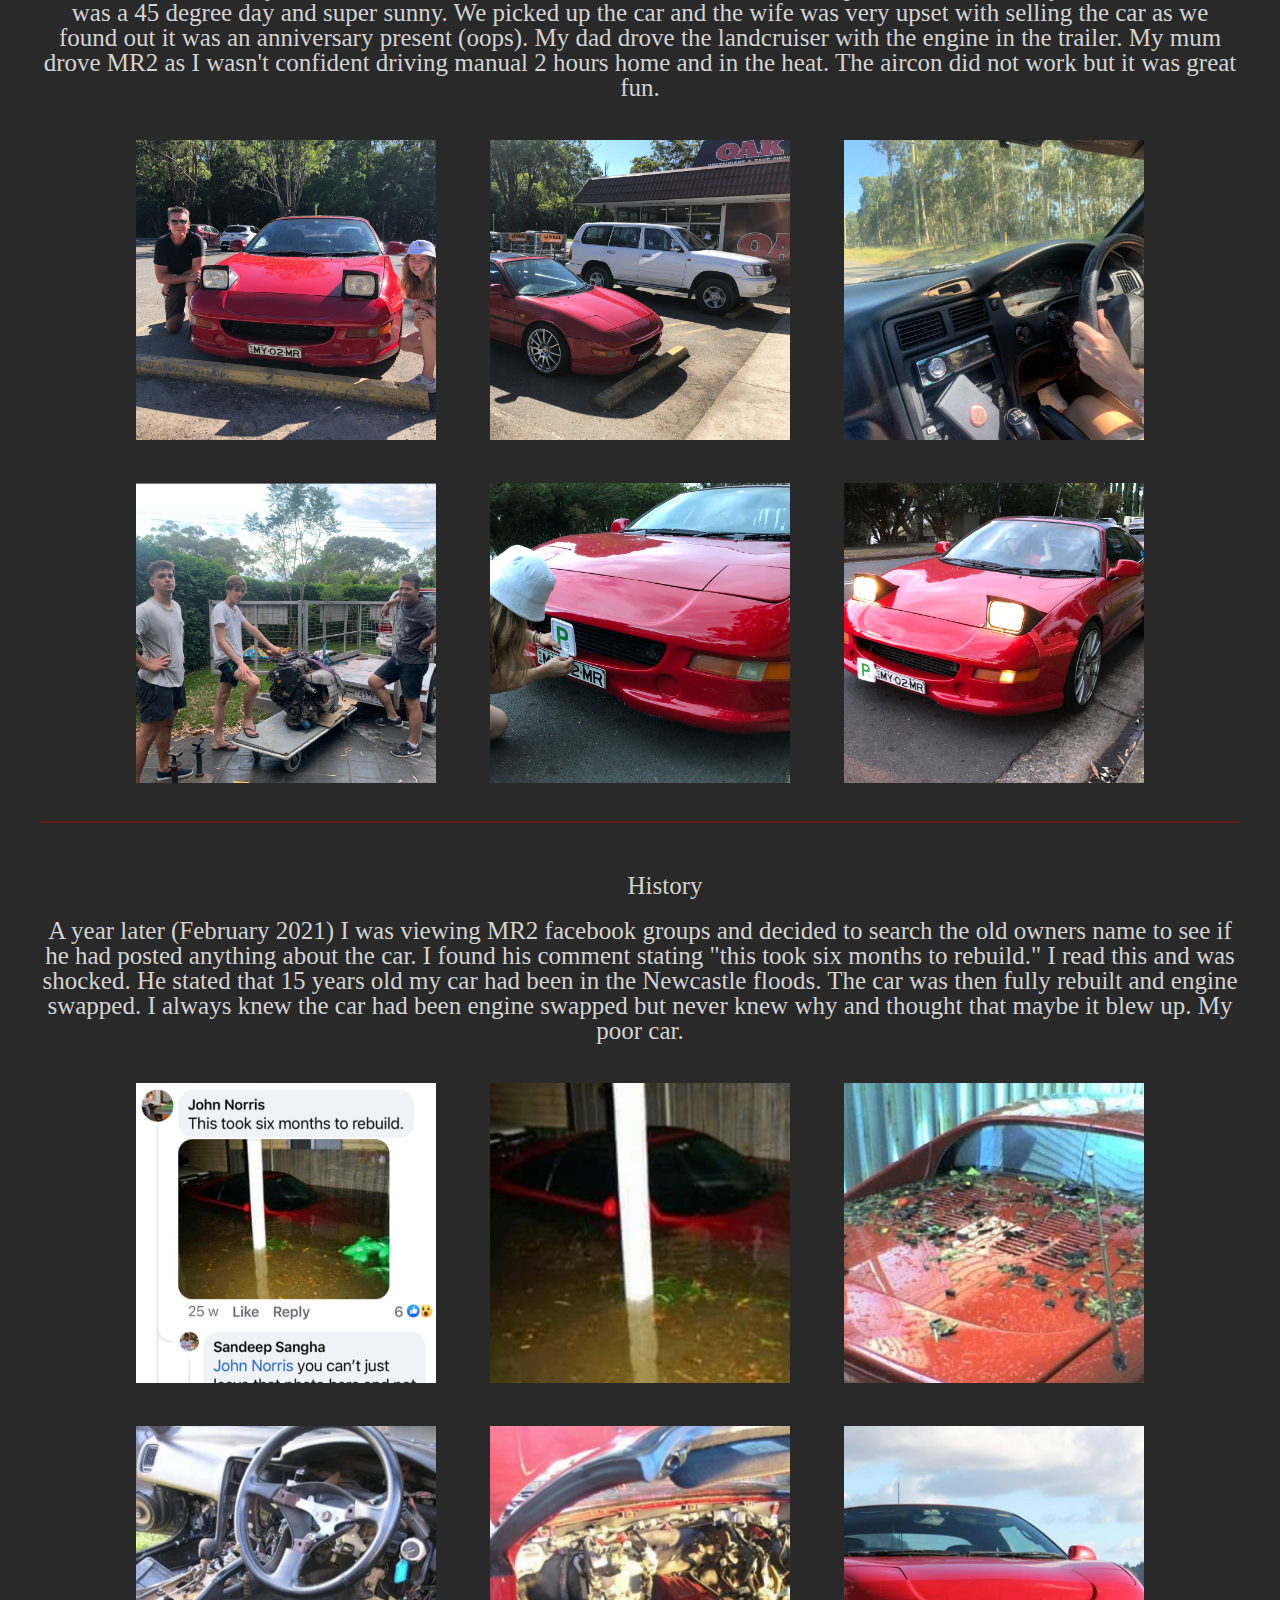
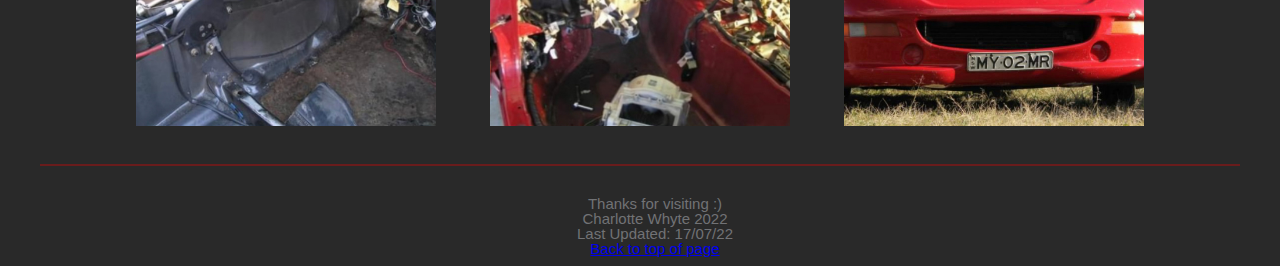
==== commit 3a32a8e1: "phone layout mostly complete" ====
--- a/history.html
+++ b/history.html
@@ -55,11 +55,11 @@
 
 
         </div>
-        <div class="line8"></div>
+        <div class="line12"></div>
 
 
         <div class="modheading">
-            <div class="htitle">Seeing the car</div>
+            <div class="htitle1">Seeing the car</div>
             <div class="hwrapper">
                 I drove up to Newcastle with my mum and dad on the 17th of January 2021, after my dad had been very
                 reluctant to be buying this car as it was just a Japanese shitbox. We metup with seth and then looked at
@@ -81,7 +81,7 @@
 
         </div>
 
-        <div class="line8"></div>
+        <div class="line12"></div>
 
 
 
@@ -89,7 +89,7 @@
 
 
         <div class="modheading">
-            <div class="htitle">The first day </div>
+            <div class="htitle1">The first day </div>
             <div class="hwrapper">
                 On the 24th of January, we hired a trailer and drove the 100 series landcruiser up to Newcastle w/ my
                 dad
@@ -123,7 +123,7 @@
 
         </div>
 
-        <div class="line8"></div>
+        <div class="line12"></div>
 
 
 
@@ -131,7 +131,7 @@
 
 
         <div class="modheading">
-            <div class="htitle">History </div>
+            <div class="htitle1">History </div>
             <div class="hwrapper">
                 A year later (February 2021) I was viewing MR2 facebook groups and decided to search the old owners name
                 to see if he had posted anything about the car. I found his comment stating &quot;this took six months to
--- a/styles.css
+++ b/styles.css
@@ -126,6 +126,12 @@
     opacity: 0;
 }
 
+@media screen and (max-width: 700px) {
+    #indicator {
+        display: none;
+    }
+}
+
 /* 
 
 nav a:nth-child(1):hover~#indicator {
@@ -225,7 +231,7 @@
 
 @media screen and (max-width: 700px) {
     .image1 {
-        padding-top: 10px;
+        padding-top: 0px;
         float: none;
         width: 350px;
         height: 350px;
@@ -250,7 +256,7 @@
         width: 350px;
         height: 350px;
         margin-right: 0px;
-        padding-top: 10px;
+        padding-top: 0px;
 
     }
 }
@@ -269,6 +275,7 @@
         text-align: center;
         margin-left: 0px;
         margin-right: 40px;
+        padding-top:20px;
     }
 }
 
@@ -286,7 +293,9 @@
         text-align: center;
         margin-left: 0px;
         margin-right: 40px;
+        
         padding-top: 0px;
+padding-bottom: 0px;
     }
 }
 
@@ -310,7 +319,7 @@
         margin-left: 0px;
         padding-right: 0px;
         margin-top: 0px;
-        padding-bottom: 10px;
+        padding-bottom: 0px;
 
     }
 }
@@ -336,7 +345,7 @@
         margin-left: 0px;
         padding-right: 0px;
         margin-top: 0px;
-        padding-bottom: 10px;
+        padding-bottom: 0px;
     }
 }
 
@@ -352,7 +361,7 @@
 @media screen and (max-width: 700px) {
     .title3 {
         text-align: center;
-        padding-top:0px;
+        padding-top: 0px;
         margin-left: 0px;
     }
 }
@@ -369,7 +378,24 @@
         text-align: center;
 
         margin-left: 0px;
-        padding-bottom:16px;
+
+    }
+}
+
+.wrapper4 {
+    font-size: 20px;
+    color: lightgray;
+
+
+}
+
+@media screen and (max-width: 700px) {
+    .wrapper4 {
+        text-align: center;
+
+        margin-left: 0px;
+        padding-bottom: 16px;
+
     }
 }
 
@@ -382,8 +408,8 @@
 
 @media screen and (max-width: 700px) {
     .line1 {
-        margin-top: 20px;
-        margin-bottom: 20px;
+        margin-top: 16px;
+        margin-bottom: 10px;
         padding-top: 0px;
 
     }
@@ -398,9 +424,9 @@
 
 @media screen and (max-width: 700px) {
     .line2 {
-        margin-top: 20px;
-        margin-bottom: 20px;
-        padding-top: 0px;
+        margin-top: 16px;
+margin-bottom: 10px;
+padding-top: 0px;
 
     }
 }
@@ -414,9 +440,9 @@
 
 @media screen and (max-width: 700px) {
     .line3 {
-        margin-top: 20px;
-        margin-bottom: 20px;
-        padding-top: 0px;
+        margin-top: 16px;
+margin-bottom: 10px;
+padding-top: 0px;
 
     }
 }
@@ -426,6 +452,7 @@
     padding-top: 20px;
     align-self: center;
 }
+
 @media screen and (max-width: 700px) {
     .line4 {
         margin-top: 0px;
@@ -449,6 +476,7 @@
     padding-top: 30px;
     align-self: center;
 }
+
 @media screen and (max-width: 700px) {
     .line7 {
         padding-top: 16px;
@@ -469,9 +497,10 @@
 
 @media screen and (max-width: 700px) {
     .line8 {
-        margin-top: 16px;
-        margin-bottom: 16px;
-        padding-top: 0px;
+        padding-top: 16px;
+        
+
+
 
     }
 }
@@ -491,19 +520,65 @@
     margin-bottom: 30px;
     align-self: center;
 }
+
 @media screen and (max-width: 700px) {
     .line10 {
-        
+
         padding-top: 16px;
-        margin-bottom:0px;
-
-    }
-}
-
+        margin-bottom: 0px;
+
+    }
+}
+
+.line11 {
+
+    border-bottom: 2px solid rgba(255, 0, 0, 0.3);
+    padding-top: 35px;
+    margin-bottom: 30px;
+    align-self: center;
+}
+
+@media screen and (max-width: 700px) {
+    .line11 {
+        padding-top: 0px;
+
+        margin-bottom: 10px;
+        padding-bottom: 16px;
+
+
+    }
+}
+
+.line12 {
+
+    border-bottom: 2px solid rgba(255, 0, 0, 0.3);
+    padding-top: 35px;
+    margin-bottom: 30px;
+    align-self: center;
+}
+
+@media screen and (max-width: 700px) {
+    .line12 {
+        padding-top: 0px;
+
+        margin-bottom: 10px;
+        padding-bottom: 16px;
+
+
+    }
+}
 .line6 {
     border-bottom: 2px solid rgba(255, 0, 0, 0.3);
     margin-left: 50px;
     margin-right: 50px;
+}
+@media screen and (max-width: 700px) {
+    .line6 {
+        margin-top: 16px;
+margin-bottom: 0px;
+padding-top: 0px;
+
+    }
 }
 
 .size {
@@ -657,6 +732,7 @@
     filter: drop-shadow(0 0 10px #0003);
     perspective: 100px;
 }
+
 @media screen and (max-width: 700px) {
     .carousel2 {
         width: 100%;
@@ -689,6 +765,7 @@
     width: 100%;
     height: 100%;
 }
+
 @media screen and (max-width: 700px) {
     .carousel__slide img {
         width: 100%;
@@ -808,31 +885,49 @@
 .image5 {
     float: right;
     margin-top: 30px;
-    width:300px;
-    height:300px;
-
-}
+    width: 300px;
+    height: 300px;
+
+}
+
 @media screen and (max-width: 700px) {
     .image5 {
         width: 100%;
         height: auto;
-        margin-top:0px;
+        margin-top: 0px;
     }
 }
 
 .image6 {
     float: right;
-    width:300px;
-    height:300px;
+    width: 300px;
+    height: 300px;
     margin-top: 30px;
 }
+
 @media screen and (max-width: 700px) {
     .image6 {
         width: 100%;
         height: auto;
-        margin-top:16px;
-    }
-}
+        margin-top: 0px;
+    }
+}
+
+.image8 {
+    float: right;
+    width: 300px;
+    height: 300px;
+    margin-top: 30px;
+}
+
+@media screen and (max-width: 700px) {
+    .image8 {
+        width: 100%;
+        height: auto;
+        margin-top: 0px;
+    }
+}
+
 .title4 {
 
     font-size: 25px;
@@ -841,9 +936,10 @@
     text-align: center;
     padding-bottom: 20px;
 }
+
 @media screen and (max-width: 700px) {
     .title4 {
-        padding-top:0px;
+        padding-top: 10px;
     }
 }
 
@@ -855,9 +951,10 @@
     text-align: center;
     padding-bottom: 20px;
 }
+
 @media screen and (max-width: 700px) {
     .title5 {
-        padding-top:16px;
+        padding-top: 16px;
     }
 }
 
@@ -883,7 +980,7 @@
 
 .htitle {
     padding-top: 20px;
-    font-size: 30px;
+    font-size: 25px;
     color: lightgray;
     margin-left: 50px;
     text-align: center;
@@ -895,6 +992,24 @@
         padding-top: 0px;
         margin-left: 0px;
         margin-top: -10px;
+
+
+    }
+}
+.htitle1 {
+    padding-top: 20px;
+    font-size: 25px;
+    color: lightgray;
+    margin-left: 50px;
+    text-align: center;
+    padding-bottom: 20px;
+}
+
+@media screen and (max-width: 700px) {
+    .htitle1 {
+        padding-top: 0px;
+        margin-left: 0px;
+        
 
 
     }
@@ -912,7 +1027,7 @@
     .hwrapper {
         font-size: 20px;
         text-align: center;
-        padding-bottom: 10px;
+        padding-bottom: 0px;
 
 
     }
@@ -948,11 +1063,13 @@
 .row {
     display: grid;
     grid-template-columns: 1fr 1fr 1fr;
+
 }
 
 @media screen and (max-width: 700px) {
     .row {
         display: grid;
         grid-template-columns: 1fr;
+        grid-gap: 16px;
     }
 }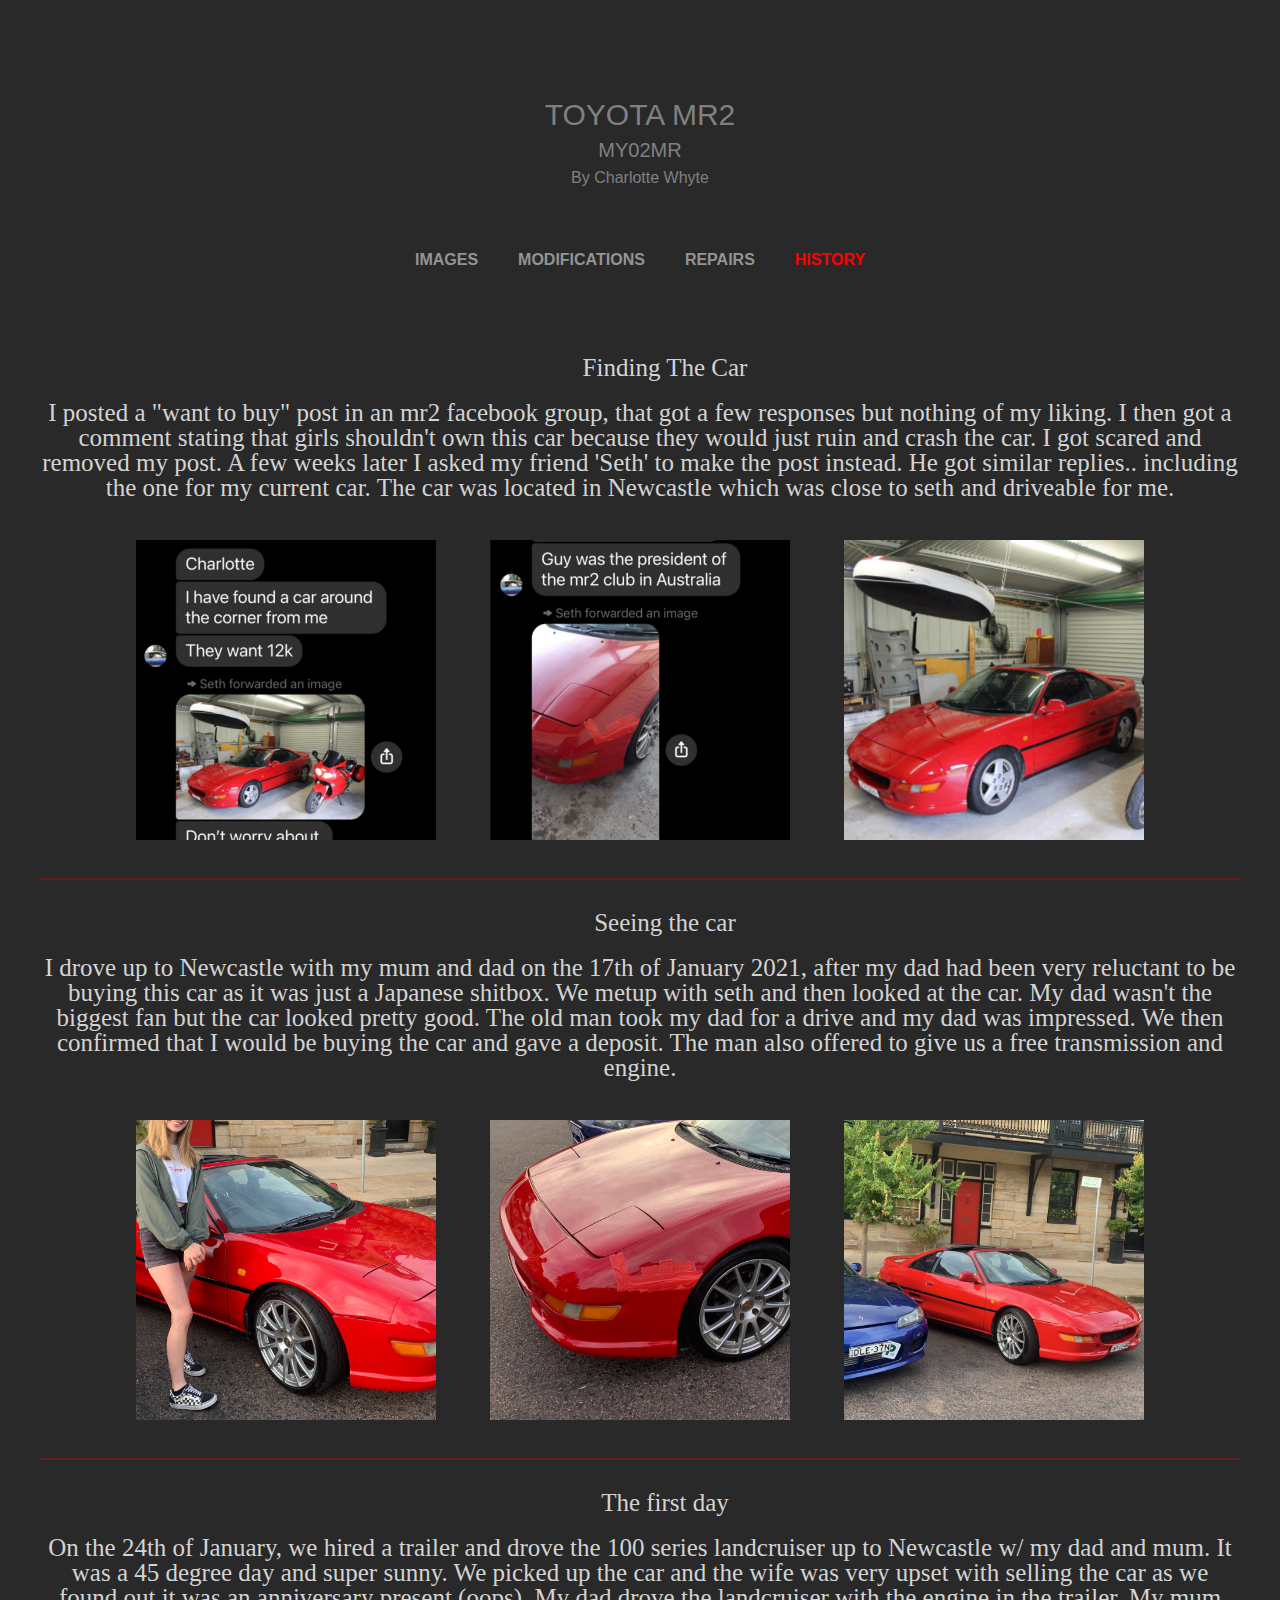
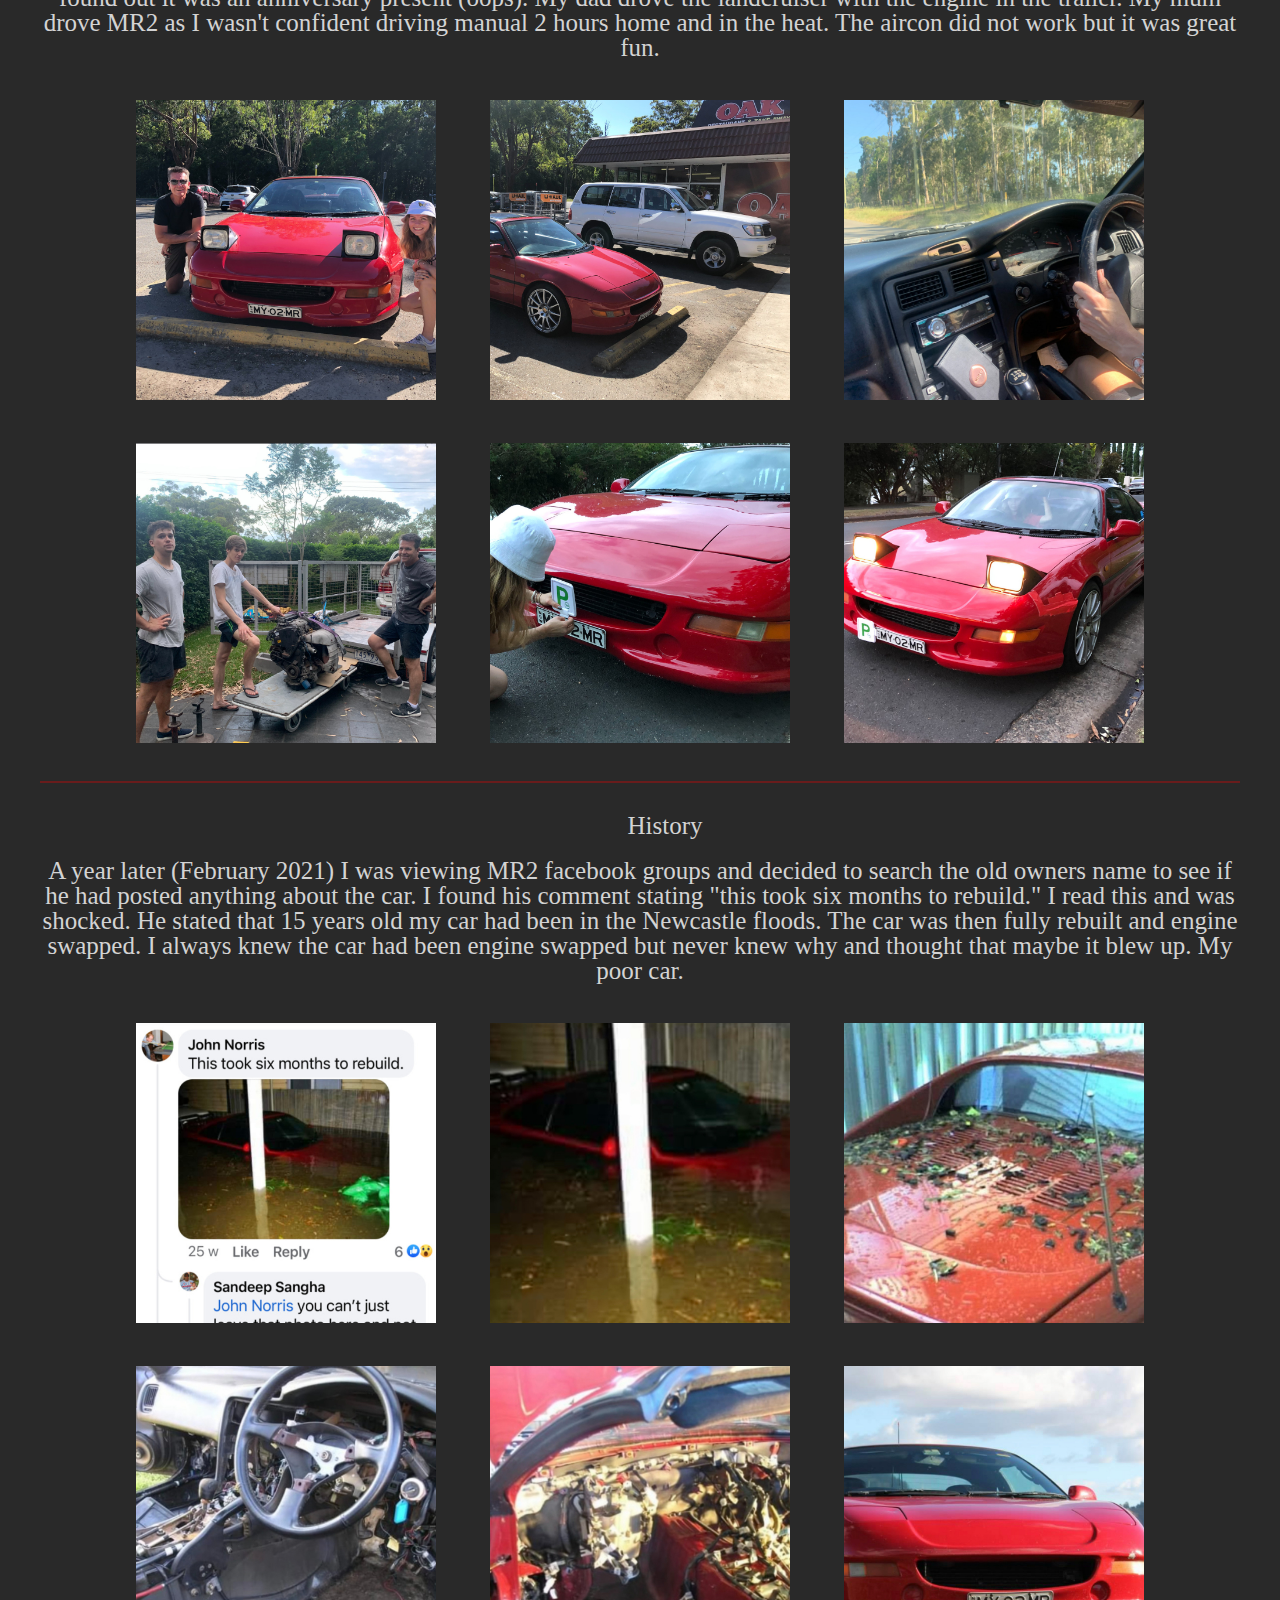
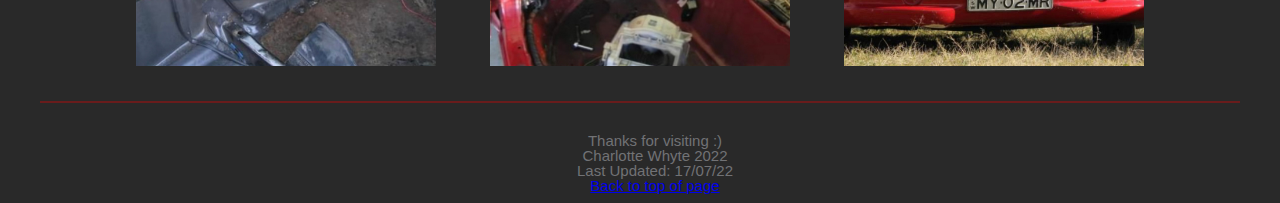
==== commit 7ad8577c: "repairs done" ====
--- a/history.html
+++ b/history.html
@@ -161,7 +161,7 @@
 
         </div>
 
-        <div class="line8"></div>
+        <div class="line15"></div>
 
 
 
--- a/styles.css
+++ b/styles.css
@@ -219,14 +219,16 @@
 
 .line {
     border-bottom: 2px solid rgba(255, 0, 0, 0.615);
+    margin-bottom:20px;
 }
 
 .image1 {
     float: right;
-
-    margin-right: 50px;
+    justify-self: center;
+
+    /*margin-right: 50px;
     padding-left: 50px;
-    padding-top: 30px;
+    padding-top: 30px;*/
 }
 
 @media screen and (max-width: 700px) {
@@ -238,16 +240,20 @@
         padding-left: 0px;
         padding-right: 0px;
 
+
     }
 
 }
 
 .image2 {
+    justify-self: center;
+    /*
     float: right;
 
     margin-right: 50px;
 
     padding-top: 30px;
+    */
 }
 
 @media screen and (max-width: 700px) {
@@ -300,15 +306,20 @@
 }
 
 .wrapper1 {
-    font-size: 25px;
-    color: lightgray;
-    margin-right: 150px;
-    margin-left: 50px;
-    margin-top: 20px;
-    padding-bottom: 35px;
-    padding-right: 190px;
-
-}
+    
+    
+        font-size: 25px;
+        color: lightgray;
+        text-align: center;
+        /* margin-right: 150px; */
+        /* margin-left: 50px; */
+        /* margin-top: 20px; */
+        /* padding-bottom: 35px; */
+        /* padding-right: 190px; */
+    }
+    
+
+
 
 @media screen and (max-width: 700px) {
     .wrapper1 {
@@ -328,11 +339,13 @@
 .wrapper2 {
     font-size: 25px;
     color: lightgray;
+    text-align:center;
+    /*
     margin-right: 150px;
     margin-left: 50px;
     margin-top: 20px;
     padding-bottom: 35px;
-    padding-right: 190px;
+    padding-right: 190px;*/
 
 }
 
@@ -490,7 +503,7 @@
 .line8 {
 
     border-bottom: 2px solid rgba(255, 0, 0, 0.3);
-    padding-top: 35px;
+    padding-top: 16px;
     margin-bottom: 0px;
     align-self: center;
 }
@@ -553,16 +566,105 @@
 
     border-bottom: 2px solid rgba(255, 0, 0, 0.3);
     padding-top: 35px;
+    margin-bottom: 10px;
+    align-self: center;
+}
+
+@media screen and (max-width: 700px) {
+    .line12 {
+        padding-top: 0px;
+
+        margin-bottom: 10px;
+        padding-bottom: 16px;
+
+
+    }
+}
+.line13 {
+
+    border-bottom: 2px solid rgba(255, 0, 0, 0.3);
+    padding-top: 16px;
     margin-bottom: 30px;
     align-self: center;
 }
 
 @media screen and (max-width: 700px) {
-    .line12 {
+    .line13 {
         padding-top: 0px;
 
         margin-bottom: 10px;
         padding-bottom: 16px;
+
+
+    }
+}
+.line14 {
+
+    border-bottom: 2px solid rgba(255, 0, 0, 0.3);
+    padding-top: 16px;
+   
+    align-self: center;
+}
+
+@media screen and (max-width: 700px) {
+    .line14 {
+
+        padding-top: 16px;
+        margin-bottom: 0px;
+
+    }
+}
+.line15 {
+
+    border-bottom: 2px solid rgba(255, 0, 0, 0.3);
+    padding-top: 32px;
+    margin-bottom: 0px;
+    align-self: center;
+}
+
+@media screen and (max-width: 700px) {
+    .line15 {
+        padding-top: 16px;
+        
+
+
+
+    }
+}
+.line16 {
+
+    border-bottom: 2px solid rgba(255, 0, 0, 0.3);
+    padding-top: 32px;
+    margin-bottom:32px;
+    
+    align-self: center;
+}
+
+@media screen and (max-width: 700px) {
+    .line16 {
+        padding-top: 16px;
+        padding-bottom:0px;
+        margin-bottom:0px;
+
+
+
+    }
+}
+.line17 {
+
+    border-bottom: 2px solid rgba(255, 0, 0, 0.3);
+    padding-top: 32px;
+    
+    
+    align-self: center;
+}
+
+@media screen and (max-width: 700px) {
+    .line17 {
+        padding-top: 16px;
+        padding-bottom:0px;
+        margin-bottom:0px;
+
 
 
     }
@@ -763,7 +865,7 @@
 
 .carousel__slide img {
     width: 100%;
-    height: 100%;
+    height: auto%;
 }
 
 @media screen and (max-width: 700px) {
@@ -885,8 +987,9 @@
 .image5 {
     float: right;
     margin-top: 30px;
-    width: 300px;
-    height: 300px;
+    width: 384px;
+    height: 273px;
+    object-fit: cover;
 
 }
 
@@ -900,9 +1003,10 @@
 
 .image6 {
     float: right;
-    width: 300px;
-    height: 300px;
+    width: 384px;
+    height: 273px;
     margin-top: 30px;
+    object-fit: cover;
 }
 
 @media screen and (max-width: 700px) {
@@ -957,10 +1061,40 @@
         padding-top: 16px;
     }
 }
+.title6 {
+
+    font-size: 25px;
+    color: lightgray;
+    padding-top: 10px;
+    text-align: center;
+    padding-bottom: 20px;
+}
+
+@media screen and (max-width: 700px) {
+    .title6 {
+        text-align: center;
+        padding-top: 0px;
+        margin-left: 0px;
+    }
+}
+
+.title7 {
+
+    font-size: 25px;
+    color: lightgray;
+    padding-top: 30px;
+    text-align: center;
+    padding-bottom: 20px;
+}
+
+@media screen and (max-width: 700px) {
+    .title7 {
+        padding-top: 10px;
+    }
+}
 
 .section {
-    display: grid;
-    grid-template-columns: 1fr 1fr 1fr;
+  
     box-sizing: border-box;
     margin: 0px auto 0;
     justify-items: right;
@@ -1063,6 +1197,7 @@
 .row {
     display: grid;
     grid-template-columns: 1fr 1fr 1fr;
+    grid-gap:16px;
 
 }
 
@@ -1072,4 +1207,4 @@
         grid-template-columns: 1fr;
         grid-gap: 16px;
     }
-}+}
